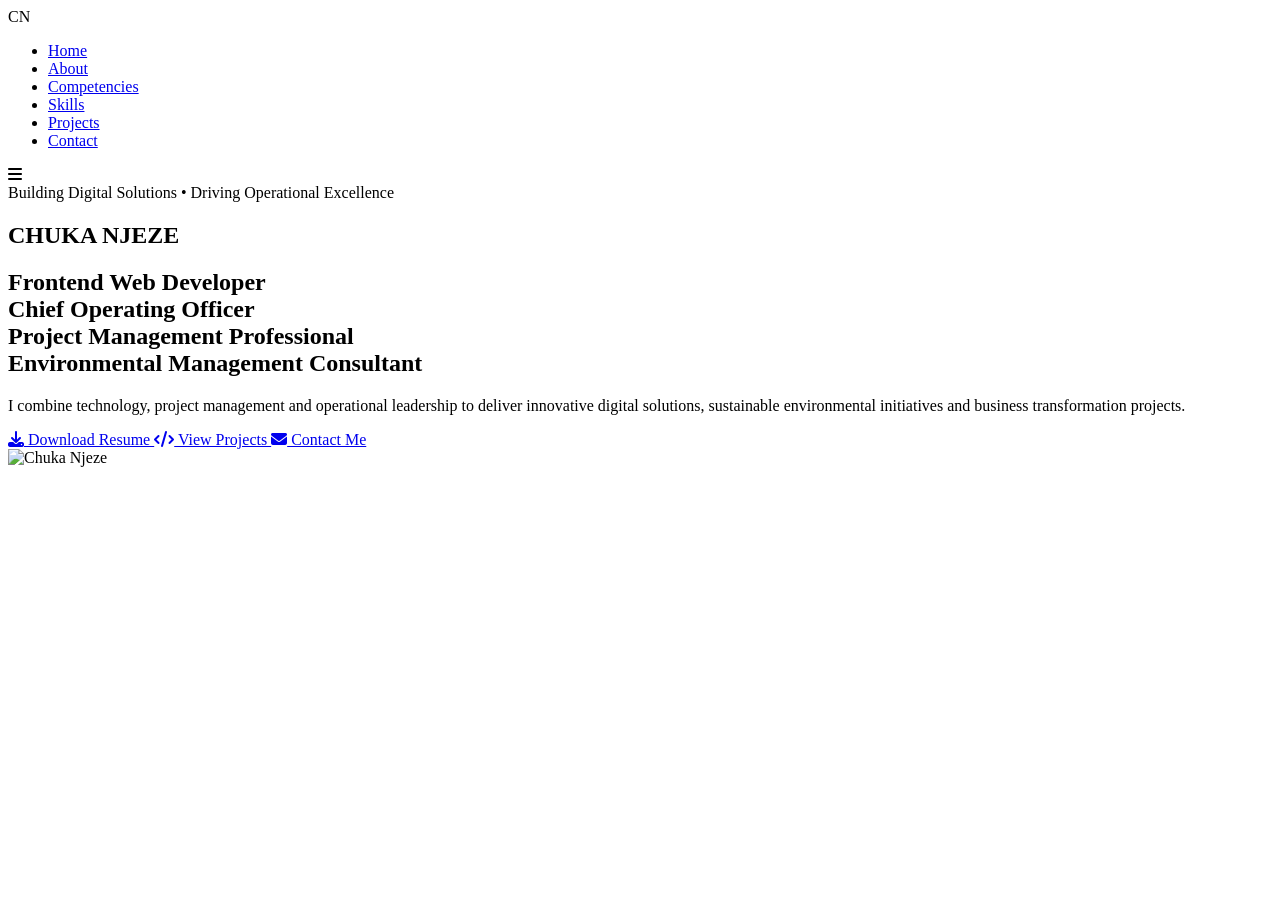
==== index.html @ 08da5f48 "Added portfolio starter template and resume" ====
<!--
=====================================================================
PROJECT NAME : Chuka Njeze Executive Portfolio

AUTHOR       : Chuka Njeze

DEVELOPED BY : Chuka Njeze

TECHNOLOGIES : HTML5, CSS3

VERSION      : 1.0.0

DESCRIPTION  :
Professional executive portfolio showcasing technical projects,
professional achievements, operations leadership and environmental
management consultancy.

=====================================================================
-->

<!-- ==============================================================
     0.0 DOCUMENT DECLARATION
=============================================================== -->

<!DOCTYPE html>

<!-- ==============================================================
     1.0 HTML DOCUMENT
=============================================================== -->

<html lang="en">

<head>

    <!-- ==========================================================
         1.1 HEAD SECTION
    =========================================================== -->

    <!-- 1.1.1 Character Encoding -->
    <meta charset="UTF-8">

    <!-- 1.1.2 Responsive Viewport -->
    <meta name="viewport"
          content="width=device-width, initial-scale=1.0">

    <!-- 1.1.3 SEO -->
    <meta name="description"
          content="Official Portfolio of Chuka Njeze">

    <meta name="keywords"
          content="Frontend Developer, COO, Portfolio">

    <meta name="author"
          content="Chuka Njeze">

    <!-- 1.1.4 Page Title -->

    <title>
        Chuka Njeze | Executive Portfolio
    </title>

    <!-- 1.1.5 Google Fonts -->

    <link rel="preconnect"
          href="https://fonts.googleapis.com">

    <link rel="preconnect"
          href="https://fonts.gstatic.com"
          crossorigin>

    <link href="https://fonts.googleapis.com/css2?family=Inter:wght@300;400;500;600;700;800&family=Poppins:wght@600;700;800&display=swap"
          rel="stylesheet">

    <!-- 1.1.6 Font Awesome -->

    <link rel="stylesheet"
          href="https://cdnjs.cloudflare.com/ajax/libs/font-awesome/6.7.2/css/all.min.css">

    <!-- 1.1.7 Stylesheets -->

    <link rel="stylesheet"
          href="css/style.css">

    <link rel="stylesheet"
          href="css/responsive.css">

</head>

<!-- ==============================================================
     1.2 BODY
=============================================================== -->

<body>

<!-- ==============================================================
     2.0 HEADER
=============================================================== -->

<header>

    <nav class="navbar">

        <!-- ======================================================
             2.1 LOGO
        ======================================================= -->

        <div class="logo">

            CN

        </div>

        <!-- ======================================================
             2.2 NAVIGATION
        ======================================================= -->

        <ul class="nav-links">

            <li><a href="#home">Home</a></li>

            <li><a href="#about">About</a></li>

            <li><a href="#competencies">Competencies</a></li>

            <li><a href="#skills">Skills</a></li>

            <li><a href="#projects">Projects</a></li>

            <li><a href="#contact">Contact</a></li>

        </ul>

        <!-- ======================================================
             2.3 HAMBURGER
        ======================================================= -->

        <div class="hamburger">

            <i class="fa-solid fa-bars"></i>

        </div>

    </nav>

</header>

<!-- ==============================================================
     3.0 MAIN
=============================================================== -->

<main>

<!-- ==============================================================
     3.1 HERO SECTION
=============================================================== -->

<section id="home"
         class="hero">

    <div class="hero-content">

        <span class="hero-tag">

            Building Digital Solutions • Driving Operational Excellence

        </span>

        <h1>

            CHUKA NJEZE

        </h1>

        <h2>

            Frontend Web Developer <br>

            Chief Operating Officer <br>

            Project Management Professional <br>

            Environmental Management Consultant

        </h2>

        <p>

            I combine technology, project management and operational
            leadership to deliver innovative digital solutions,
            sustainable environmental initiatives and business
            transformation projects.

        </p>

        <div class="hero-buttons">

            <a href="assets/Chuka-Njeze-Resume.pdf"
               download
               class="primary-btn">

                <i class="fa-solid fa-download"></i>

                Download Resume

            </a>

            <a href="#projects"
               class="secondary-btn">

                <i class="fa-solid fa-code"></i>

                View Projects

            </a>

            <a href="#contact"
               class="secondary-btn">

                <i class="fa-solid fa-envelope"></i>

                Contact Me

            </a>

        </div>

    </div>

    <div class="hero-image">

        <img src="images/profile/profile.jpg"
             alt="Chuka Njeze">

    </div>

</section>
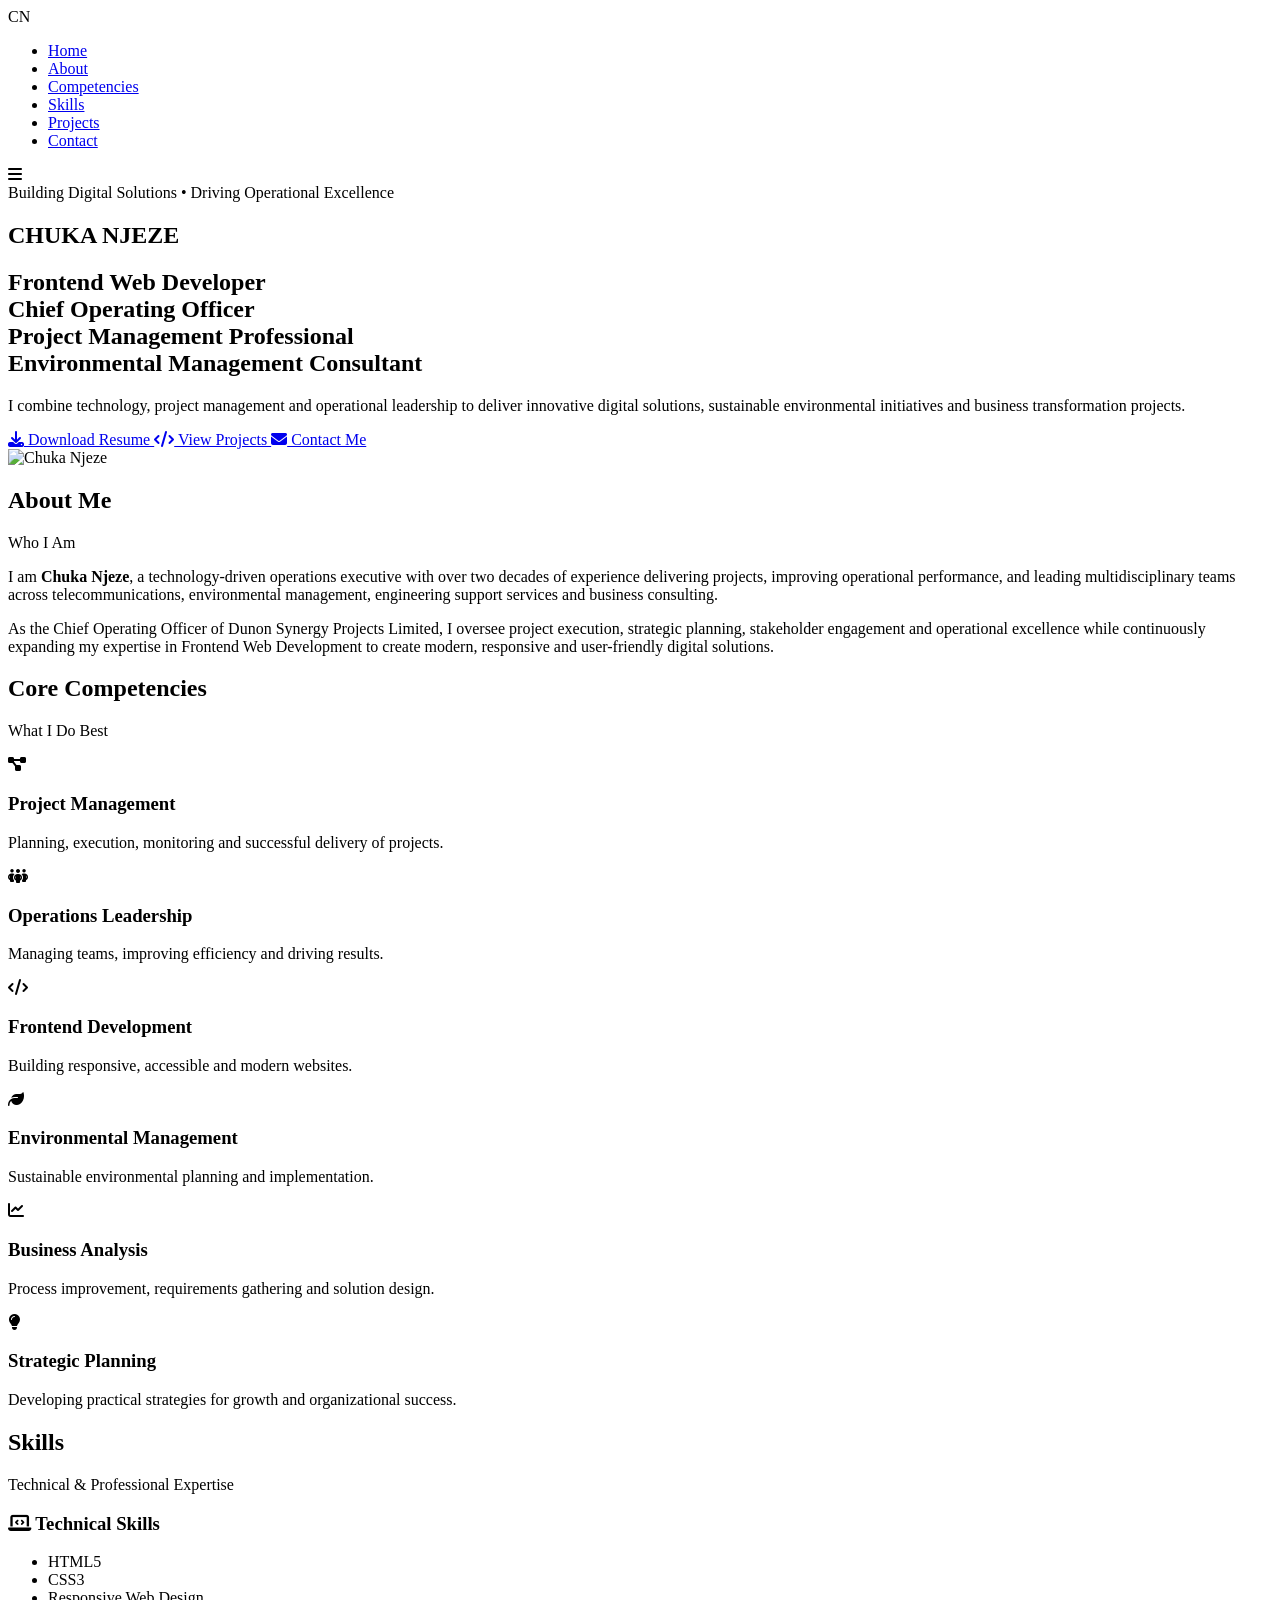
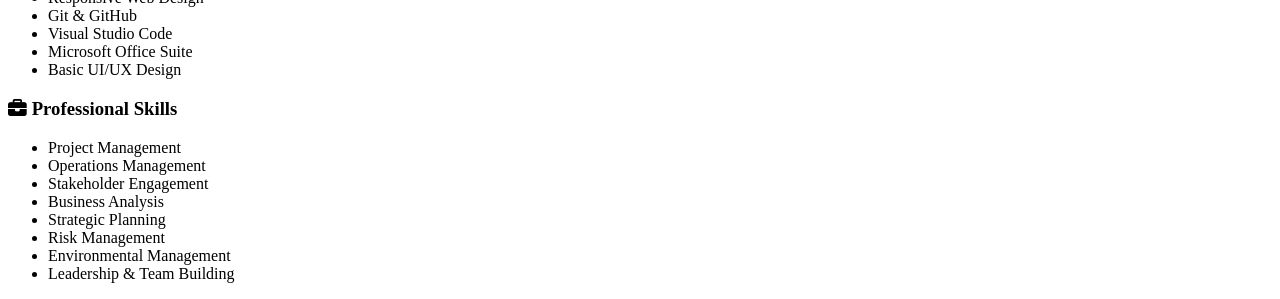
==== commit 27d44df0: "added sections= about-core competencies and skills" ====
--- a/index.html
+++ b/index.html
@@ -233,4 +233,255 @@
 
     </div>
 
+</section>
+
+<!-- ==============================================================
+     3.2 ABOUT SECTION
+=============================================================== -->
+
+<section id="about" class="about">
+
+    <div class="section-title">
+
+        <h2>About Me</h2>
+
+        <p>Who I Am</p>
+
+    </div>
+
+    <div class="about-content">
+
+        <div class="about-text">
+
+            <p>
+
+                I am <strong>Chuka Njeze</strong>, a technology-driven
+                operations executive with over two decades of experience
+                delivering projects, improving operational performance,
+                and leading multidisciplinary teams across
+                telecommunications, environmental management,
+                engineering support services and business consulting.
+
+            </p>
+
+            <p>
+
+                As the Chief Operating Officer of Dunon Synergy Projects
+                Limited, I oversee project execution, strategic planning,
+                stakeholder engagement and operational excellence while
+                continuously expanding my expertise in Frontend Web
+                Development to create modern, responsive and user-friendly
+                digital solutions.
+
+            </p>
+
+        </div>
+
+    </div>
+
+</section>
+
+<!-- ==============================================================
+     3.3 CORE COMPETENCIES
+=============================================================== -->
+
+<section id="competencies" class="competencies">
+
+    <div class="section-title">
+
+        <h2>Core Competencies</h2>
+
+        <p>What I Do Best</p>
+
+    </div>
+
+    <div class="competency-grid">
+
+        <div class="card">
+
+            <i class="fa-solid fa-diagram-project"></i>
+
+            <h3>Project Management</h3>
+
+            <p>
+
+                Planning, execution,
+                monitoring and successful
+                delivery of projects.
+
+            </p>
+
+        </div>
+
+        <div class="card">
+
+            <i class="fa-solid fa-people-group"></i>
+
+            <h3>Operations Leadership</h3>
+
+            <p>
+
+                Managing teams,
+                improving efficiency
+                and driving results.
+
+            </p>
+
+        </div>
+
+        <div class="card">
+
+            <i class="fa-solid fa-code"></i>
+
+            <h3>Frontend Development</h3>
+
+            <p>
+
+                Building responsive,
+                accessible and modern
+                websites.
+
+            </p>
+
+        </div>
+
+        <div class="card">
+
+            <i class="fa-solid fa-leaf"></i>
+
+            <h3>Environmental Management</h3>
+
+            <p>
+
+                Sustainable environmental
+                planning and implementation.
+
+            </p>
+
+        </div>
+
+        <div class="card">
+
+            <i class="fa-solid fa-chart-line"></i>
+
+            <h3>Business Analysis</h3>
+
+            <p>
+
+                Process improvement,
+                requirements gathering
+                and solution design.
+
+            </p>
+
+        </div>
+
+        <div class="card">
+
+            <i class="fa-solid fa-lightbulb"></i>
+
+            <h3>Strategic Planning</h3>
+
+            <p>
+
+                Developing practical
+                strategies for growth
+                and organizational success.
+
+            </p>
+
+        </div>
+
+    </div>
+
+</section>
+
+<!-- ==============================================================
+     3.4 SKILLS SECTION
+=============================================================== -->
+
+<section id="skills" class="skills">
+
+    <div class="section-title">
+
+        <h2>Skills</h2>
+
+        <p>Technical & Professional Expertise</p>
+
+    </div>
+
+    <div class="skills-container">
+
+        <!-- ======================================================
+             3.4.1 TECHNICAL SKILLS
+        ======================================================= -->
+
+        <div class="skills-box">
+
+            <h3>
+
+                <i class="fa-solid fa-laptop-code"></i>
+
+                Technical Skills
+
+            </h3>
+
+            <ul>
+
+                <li>HTML5</li>
+
+                <li>CSS3</li>
+
+                <li>Responsive Web Design</li>
+
+                <li>Git & GitHub</li>
+
+                <li>Visual Studio Code</li>
+
+                <li>Microsoft Office Suite</li>
+
+                <li>Basic UI/UX Design</li>
+
+            </ul>
+
+        </div>
+
+        <!-- ======================================================
+             3.4.2 PROFESSIONAL SKILLS
+        ======================================================= -->
+
+        <div class="skills-box">
+
+            <h3>
+
+                <i class="fa-solid fa-briefcase"></i>
+
+                Professional Skills
+
+            </h3>
+
+            <ul>
+
+                <li>Project Management</li>
+
+                <li>Operations Management</li>
+
+                <li>Stakeholder Engagement</li>
+
+                <li>Business Analysis</li>
+
+                <li>Strategic Planning</li>
+
+                <li>Risk Management</li>
+
+                <li>Environmental Management</li>
+
+                <li>Leadership & Team Building</li>
+
+            </ul>
+
+        </div>
+
+    </div>
+
 </section>
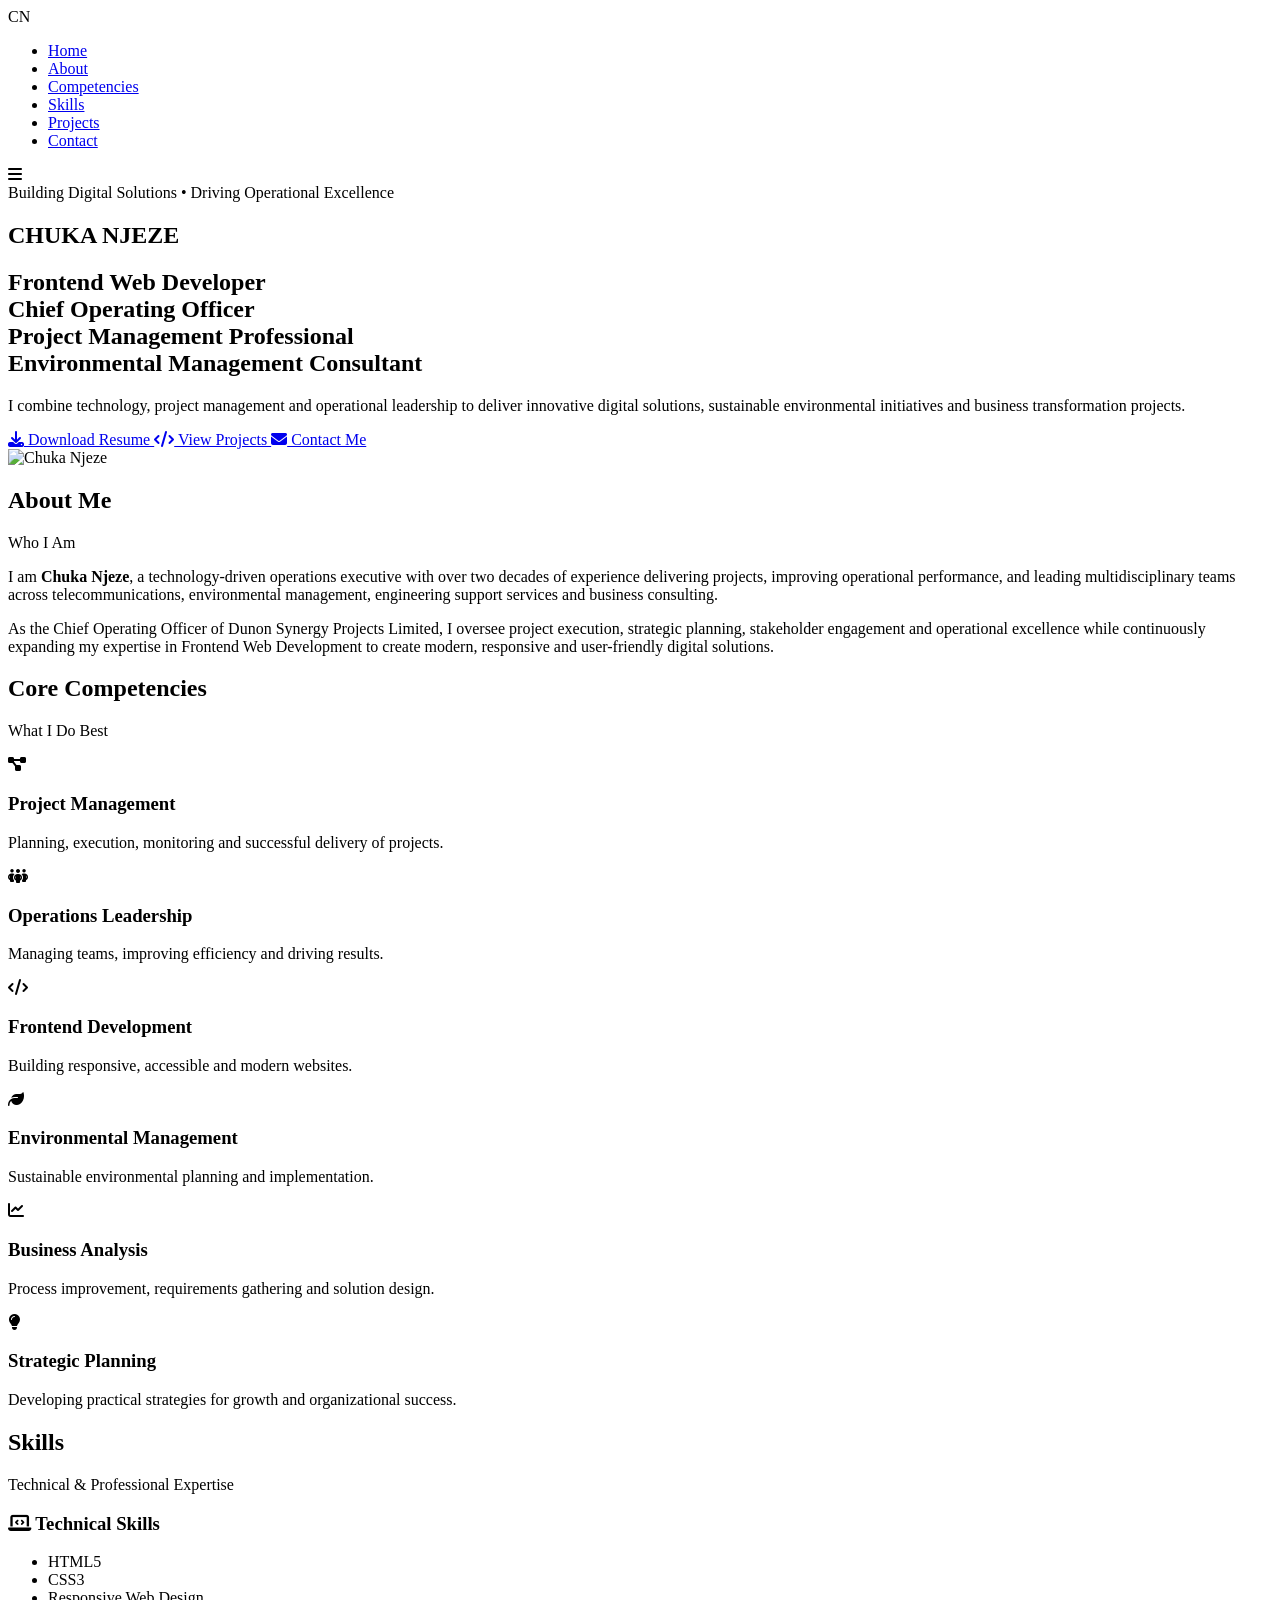
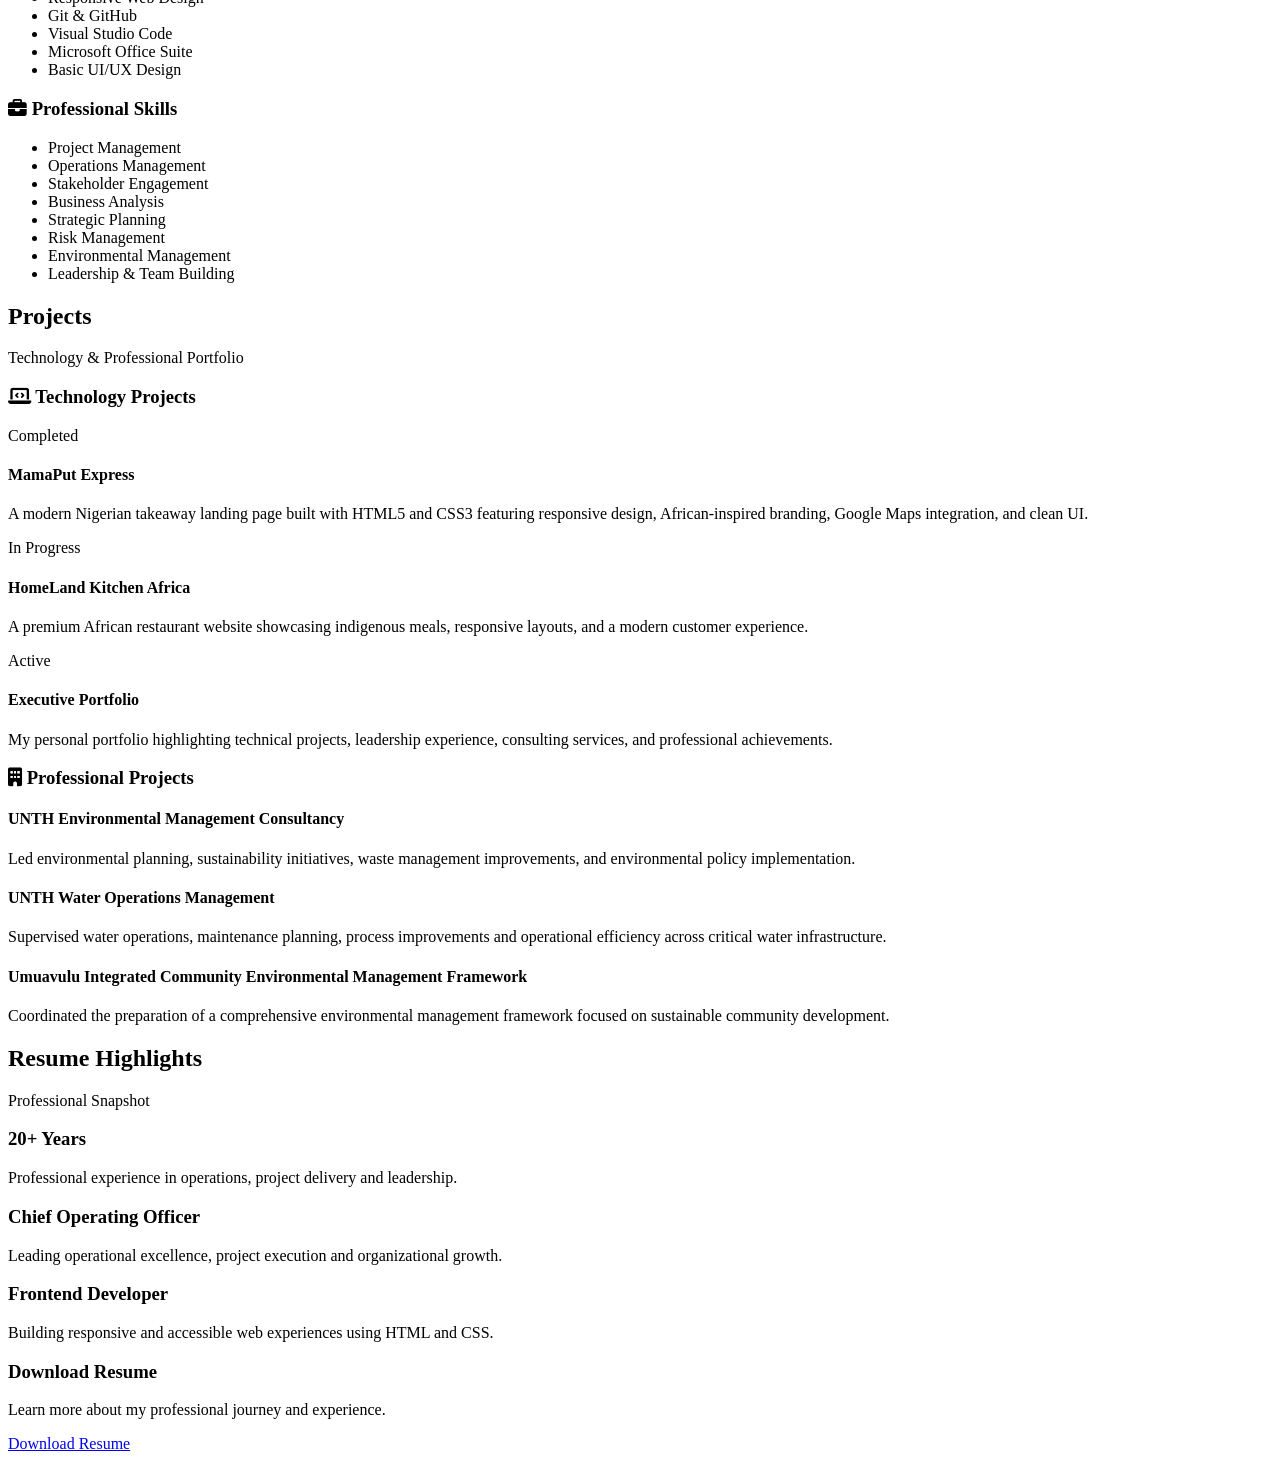
==== commit 4e8e42fb: "PROJECTS & RESUME HIGHLIGHTSPROJECTS & RESUME HIGHLIGHTS" ====
--- a/index.html
+++ b/index.html
@@ -484,4 +484,244 @@
 
     </div>
 
+</section>
+
+<!-- ==============================================================
+     3.5 PROJECTS SECTION
+=============================================================== -->
+
+<section id="projects" class="projects">
+
+    <div class="section-title">
+
+        <h2>Projects</h2>
+
+        <p>Technology & Professional Portfolio</p>
+
+    </div>
+
+    <!-- ==========================================================
+         3.5.1 TECHNOLOGY PROJECTS
+    =========================================================== -->
+
+    <div class="project-category">
+
+        <h3>
+
+            <i class="fa-solid fa-laptop-code"></i>
+
+            Technology Projects
+
+        </h3>
+
+        <div class="project-grid">
+
+            <article class="project-card">
+
+                <span class="status completed">Completed</span>
+
+                <h4>MamaPut Express</h4>
+
+                <p>
+
+                    A modern Nigerian takeaway landing page built
+                    with HTML5 and CSS3 featuring responsive design,
+                    African-inspired branding, Google Maps integration,
+                    and clean UI.
+
+                </p>
+
+            </article>
+
+            <article class="project-card">
+
+                <span class="status progress">In Progress</span>
+
+                <h4>HomeLand Kitchen Africa</h4>
+
+                <p>
+
+                    A premium African restaurant website showcasing
+                    indigenous meals, responsive layouts, and a modern
+                    customer experience.
+
+                </p>
+
+            </article>
+
+            <article class="project-card">
+
+                <span class="status active">Active</span>
+
+                <h4>Executive Portfolio</h4>
+
+                <p>
+
+                    My personal portfolio highlighting technical
+                    projects, leadership experience, consulting services,
+                    and professional achievements.
+
+                </p>
+
+            </article>
+
+        </div>
+
+    </div>
+
+    <!-- ==========================================================
+         3.5.2 PROFESSIONAL PROJECTS
+    =========================================================== -->
+
+    <div class="project-category">
+
+        <h3>
+
+            <i class="fa-solid fa-building"></i>
+
+            Professional Projects
+
+        </h3>
+
+        <div class="project-grid">
+
+            <article class="project-card">
+
+                <h4>
+
+                    UNTH Environmental Management Consultancy
+
+                </h4>
+
+                <p>
+
+                    Led environmental planning, sustainability
+                    initiatives, waste management improvements,
+                    and environmental policy implementation.
+
+                </p>
+
+            </article>
+
+            <article class="project-card">
+
+                <h4>
+
+                    UNTH Water Operations Management
+
+                </h4>
+
+                <p>
+
+                    Supervised water operations, maintenance planning,
+                    process improvements and operational efficiency
+                    across critical water infrastructure.
+
+                </p>
+
+            </article>
+
+            <article class="project-card">
+
+                <h4>
+
+                    Umuavulu Integrated Community
+                    Environmental Management Framework
+
+                </h4>
+
+                <p>
+
+                    Coordinated the preparation of a comprehensive
+                    environmental management framework focused on
+                    sustainable community development.
+
+                </p>
+
+            </article>
+
+        </div>
+
+    </div>
+
+</section>
+
+<!-- ==============================================================
+     3.6 RESUME HIGHLIGHTS
+=============================================================== -->
+
+<section class="resume-highlights">
+
+    <div class="section-title">
+
+        <h2>Resume Highlights</h2>
+
+        <p>Professional Snapshot</p>
+
+    </div>
+
+    <div class="highlight-grid">
+
+        <div class="highlight-card">
+
+            <h3>20+ Years</h3>
+
+            <p>
+
+                Professional experience in operations,
+                project delivery and leadership.
+
+            </p>
+
+        </div>
+
+        <div class="highlight-card">
+
+            <h3>Chief Operating Officer</h3>
+
+            <p>
+
+                Leading operational excellence,
+                project execution and organizational growth.
+
+            </p>
+
+        </div>
+
+        <div class="highlight-card">
+
+            <h3>Frontend Developer</h3>
+
+            <p>
+
+                Building responsive and accessible
+                web experiences using HTML and CSS.
+
+            </p>
+
+        </div>
+
+        <div class="highlight-card">
+
+            <h3>Download Resume</h3>
+
+            <p>
+
+                Learn more about my professional
+                journey and experience.
+
+            </p>
+
+            <a href="assets/Chuka-Njeze-Resume.pdf"
+               download
+               class="primary-btn">
+
+                Download Resume
+
+            </a>
+
+        </div>
+
+    </div>
+
 </section>
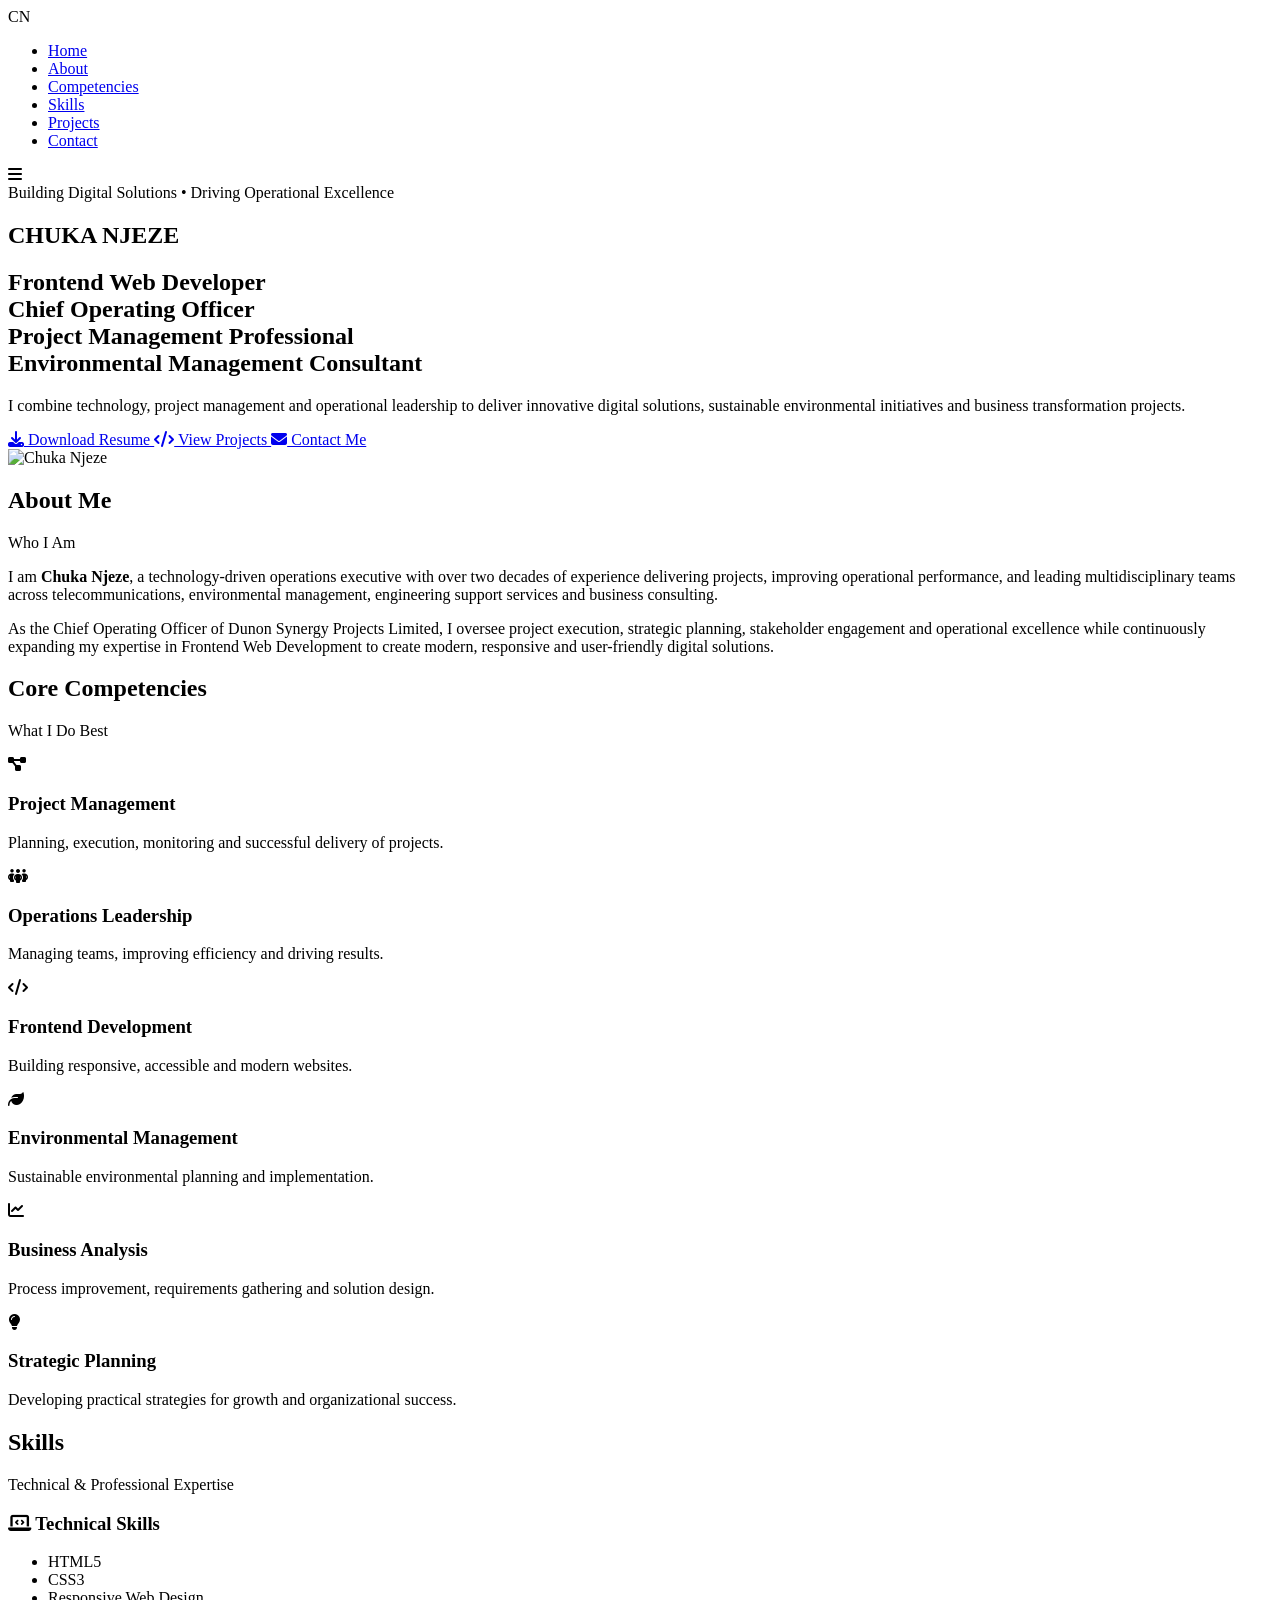
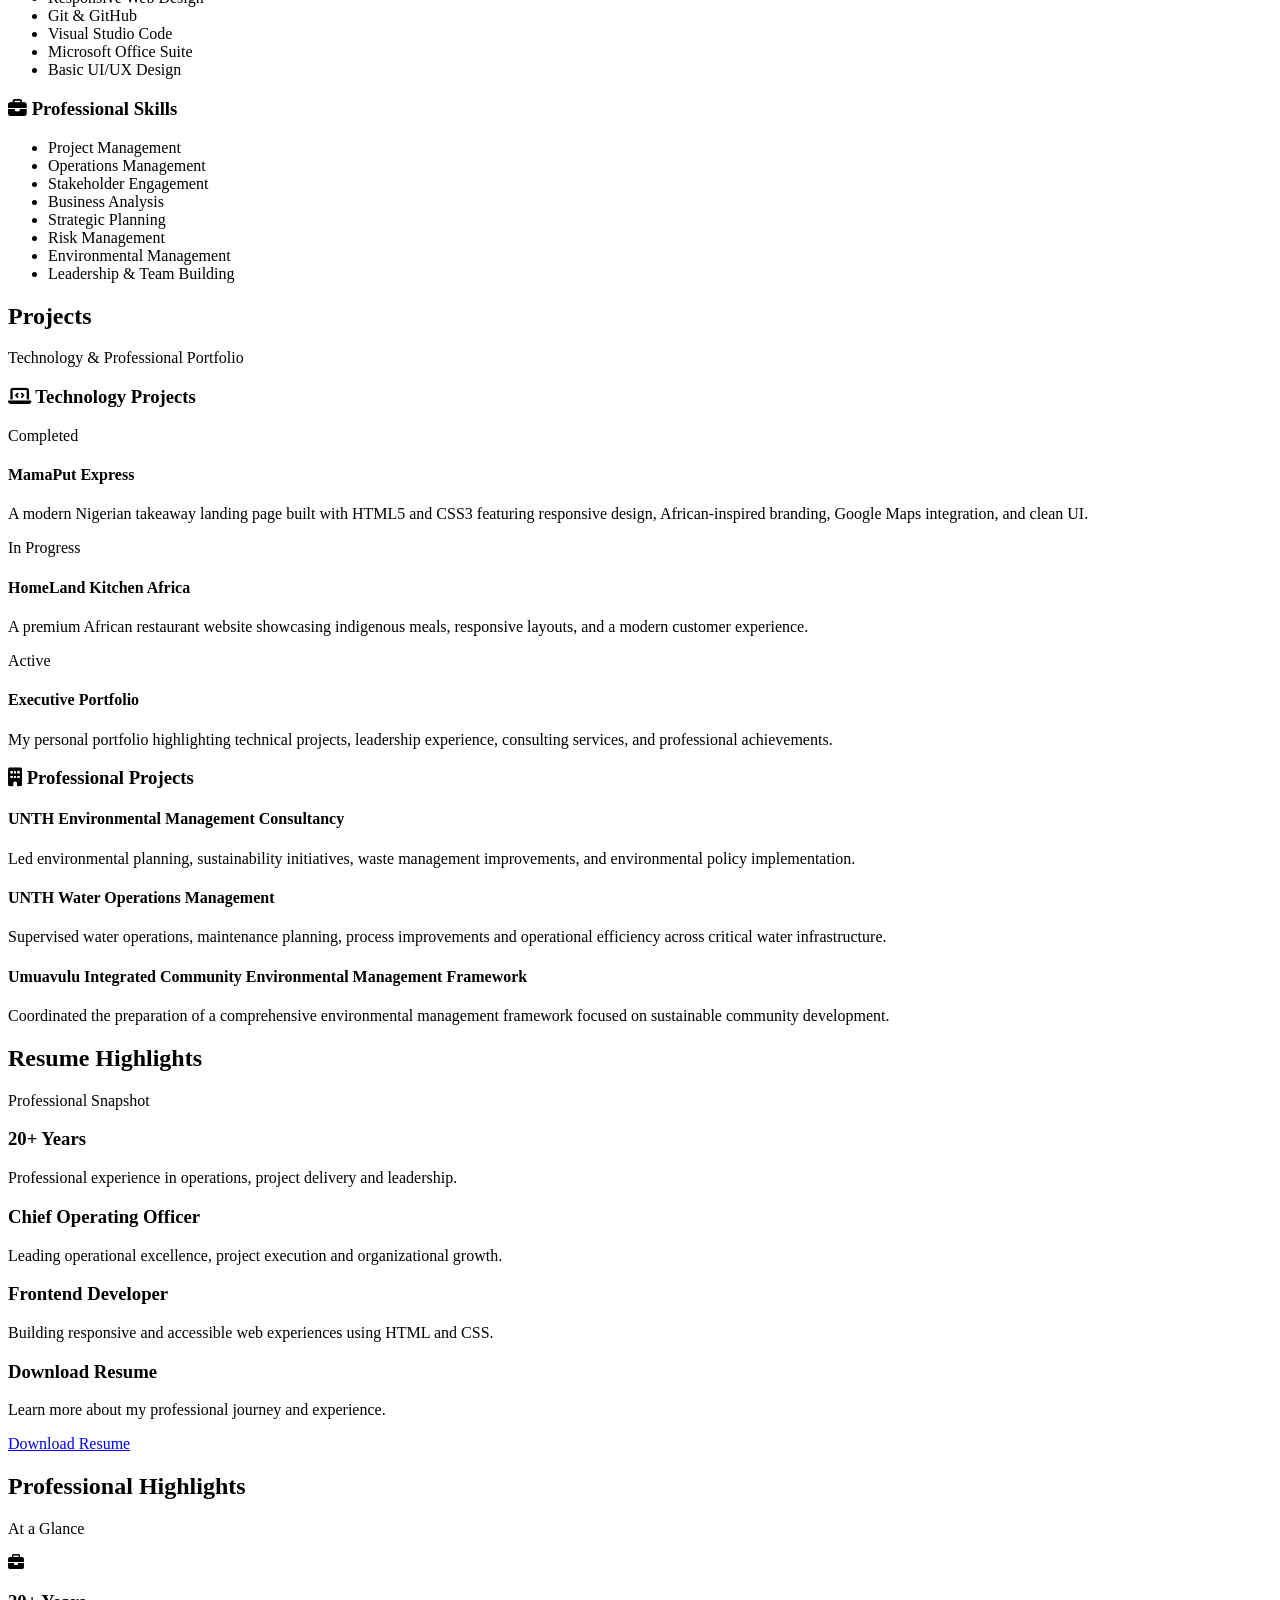
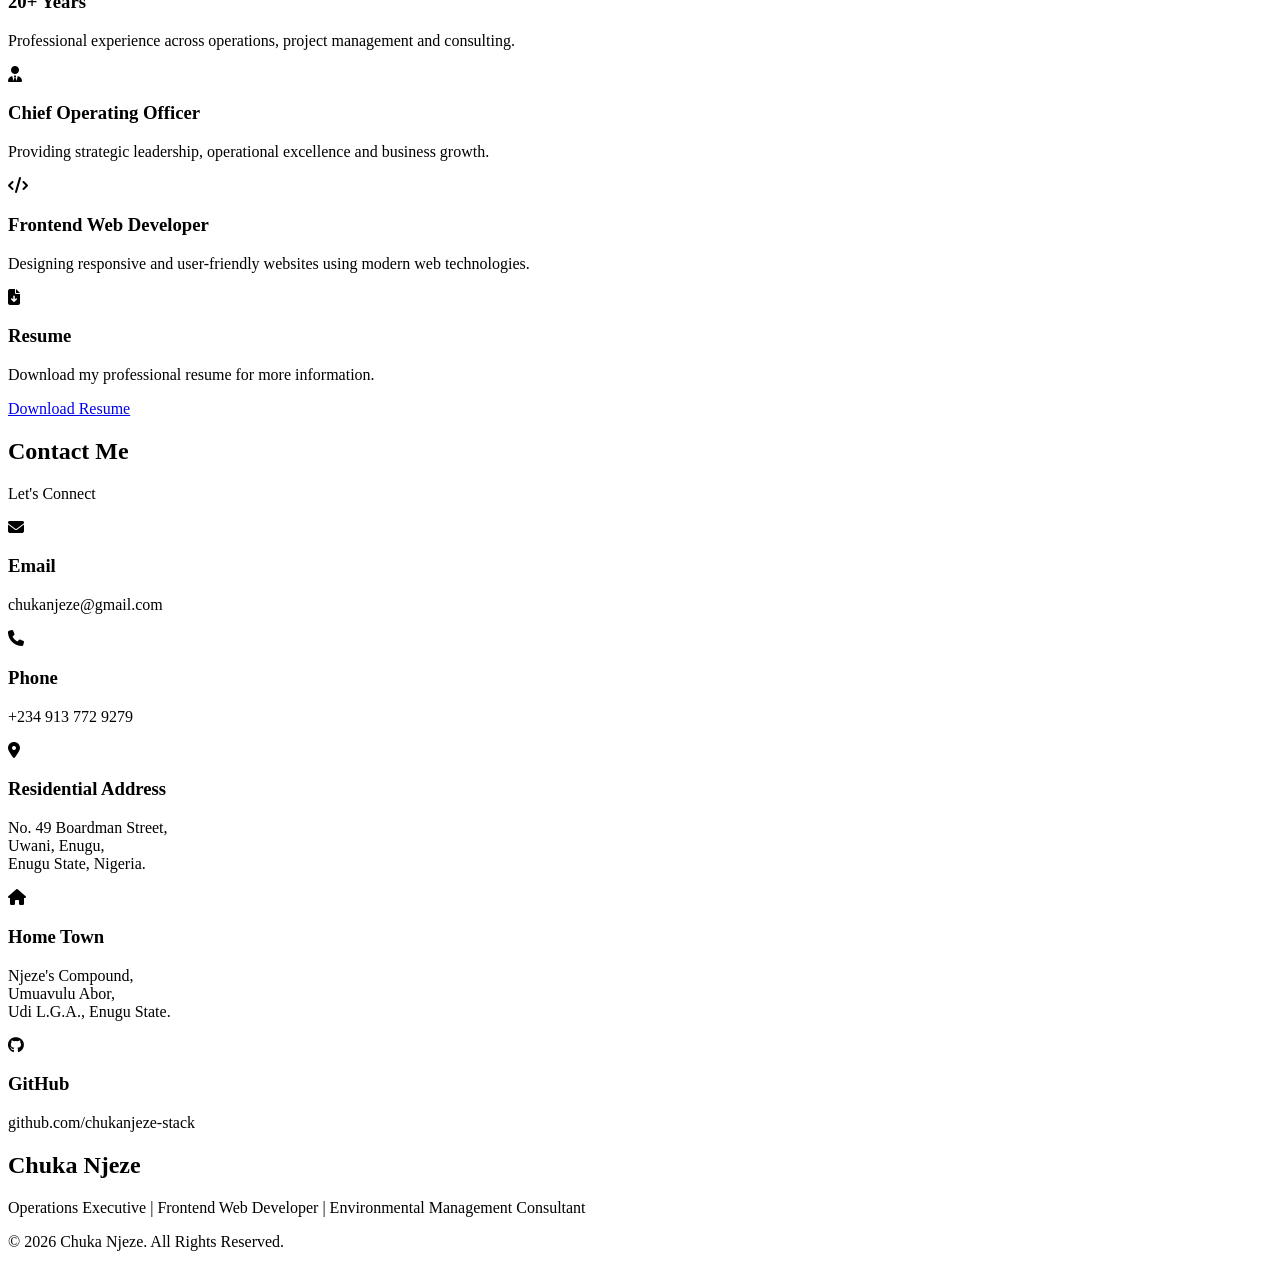
==== commit e56952ae: "PROFESSIONAL HIGHLIGHTS, CONTACT & FOOTER" ====
--- a/index.html
+++ b/index.html
@@ -724,4 +724,203 @@
 
     </div>
 
-</section>+</section>
+
+<!-- ==============================================================
+     3.6 PROFESSIONAL HIGHLIGHTS
+=============================================================== -->
+
+<section id="highlights" class="highlights">
+
+    <div class="section-title">
+
+        <h2>Professional Highlights</h2>
+
+        <p>At a Glance</p>
+
+    </div>
+
+    <div class="highlight-grid">
+
+        <div class="highlight-card">
+
+            <i class="fa-solid fa-briefcase"></i>
+
+            <h3>20+ Years</h3>
+
+            <p>Professional experience across operations, project management and consulting.</p>
+
+        </div>
+
+        <div class="highlight-card">
+
+            <i class="fa-solid fa-user-tie"></i>
+
+            <h3>Chief Operating Officer</h3>
+
+            <p>Providing strategic leadership, operational excellence and business growth.</p>
+
+        </div>
+
+        <div class="highlight-card">
+
+            <i class="fa-solid fa-code"></i>
+
+            <h3>Frontend Web Developer</h3>
+
+            <p>Designing responsive and user-friendly websites using modern web technologies.</p>
+
+        </div>
+
+        <div class="highlight-card">
+
+            <i class="fa-solid fa-file-arrow-down"></i>
+
+            <h3>Resume</h3>
+
+            <p>Download my professional resume for more information.</p>
+
+            <a href="assets/Chuka-Njeze-Resume.pdf"
+               class="primary-btn"
+               download>
+
+                Download Resume
+
+            </a>
+
+        </div>
+
+    </div>
+
+</section>
+
+<!-- ==============================================================
+     3.7 CONTACT SECTION
+=============================================================== -->
+
+<section id="contact" class="contact">
+
+    <div class="section-title">
+
+        <h2>Contact Me</h2>
+
+        <p>Let's Connect</p>
+
+    </div>
+
+    <div class="contact-grid">
+
+        <div class="contact-card">
+
+            <i class="fa-solid fa-envelope"></i>
+
+            <h3>Email</h3>
+
+            <p>chukanjeze@gmail.com</p>
+
+        </div>
+
+        <div class="contact-card">
+
+            <i class="fa-solid fa-phone"></i>
+
+            <h3>Phone</h3>
+
+            <p>+234 913 772 9279</p>
+
+        </div>
+
+        <div class="contact-card">
+
+            <i class="fa-solid fa-location-dot"></i>
+
+            <h3>Residential Address</h3>
+
+            <p>
+
+                No. 49 Boardman Street,<br>
+
+                Uwani, Enugu,<br>
+
+                Enugu State, Nigeria.
+
+            </p>
+
+        </div>
+
+        <div class="contact-card">
+
+            <i class="fa-solid fa-house"></i>
+
+            <h3>Home Town</h3>
+
+            <p>
+
+                Njeze's Compound,<br>
+
+                Umuavulu Abor,<br>
+
+                Udi L.G.A., Enugu State.
+
+            </p>
+
+        </div>
+
+        <div class="contact-card">
+
+            <i class="fa-brands fa-github"></i>
+
+            <h3>GitHub</h3>
+
+            <p>
+
+                github.com/chukanjeze-stack
+
+            </p>
+
+        </div>
+
+    </div>
+
+</section>
+
+</main>
+
+<!-- ==============================================================
+     4.0 FOOTER
+=============================================================== -->
+
+<footer>
+
+    <div class="footer-content">
+
+        <h2>Chuka Njeze</h2>
+
+        <p>
+
+            Operations Executive |
+            Frontend Web Developer |
+            Environmental Management Consultant
+
+        </p>
+
+        <p>
+
+            © 2026 Chuka Njeze.
+            All Rights Reserved.
+
+        </p>
+
+    </div>
+
+</footer>
+
+<!-- ==============================================================
+     5.0 JAVASCRIPT FILES
+=============================================================== -->
+
+<script src="js/script.js"></script>
+
+</body>
+
+</html>
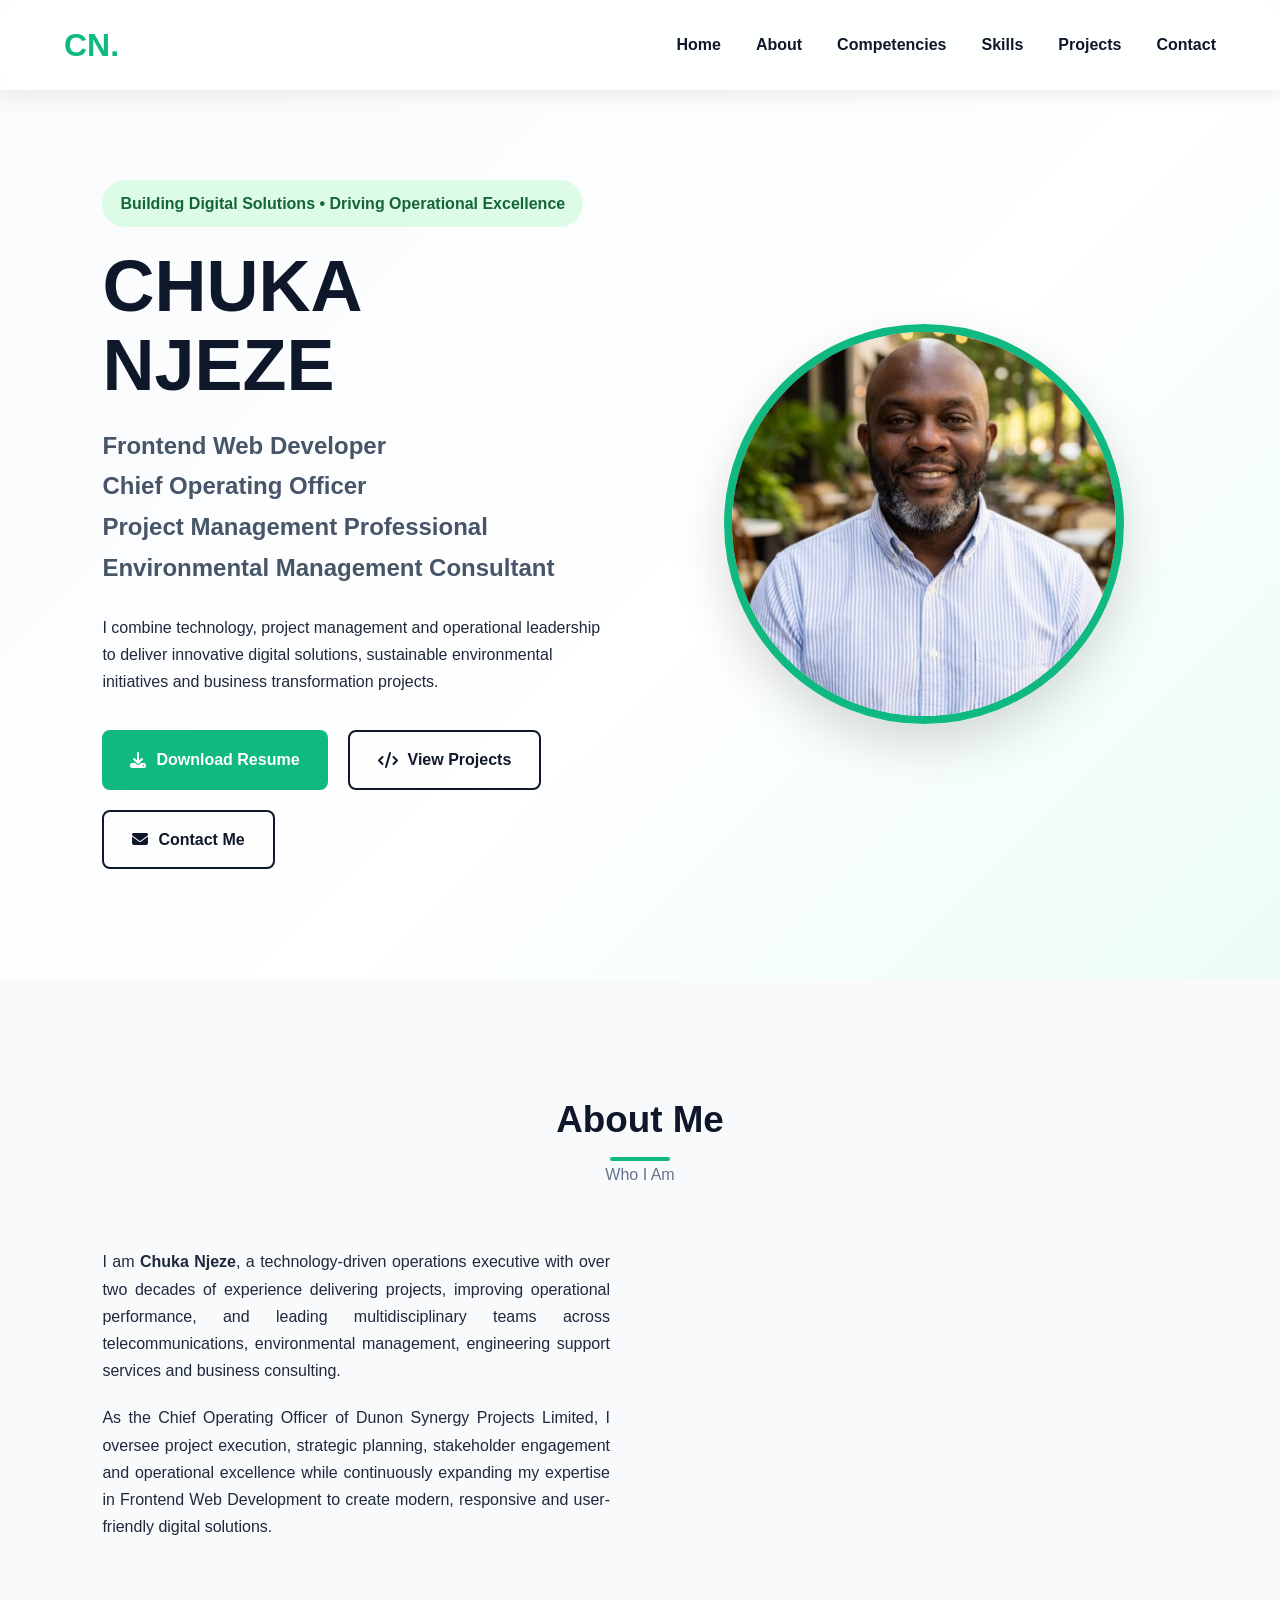
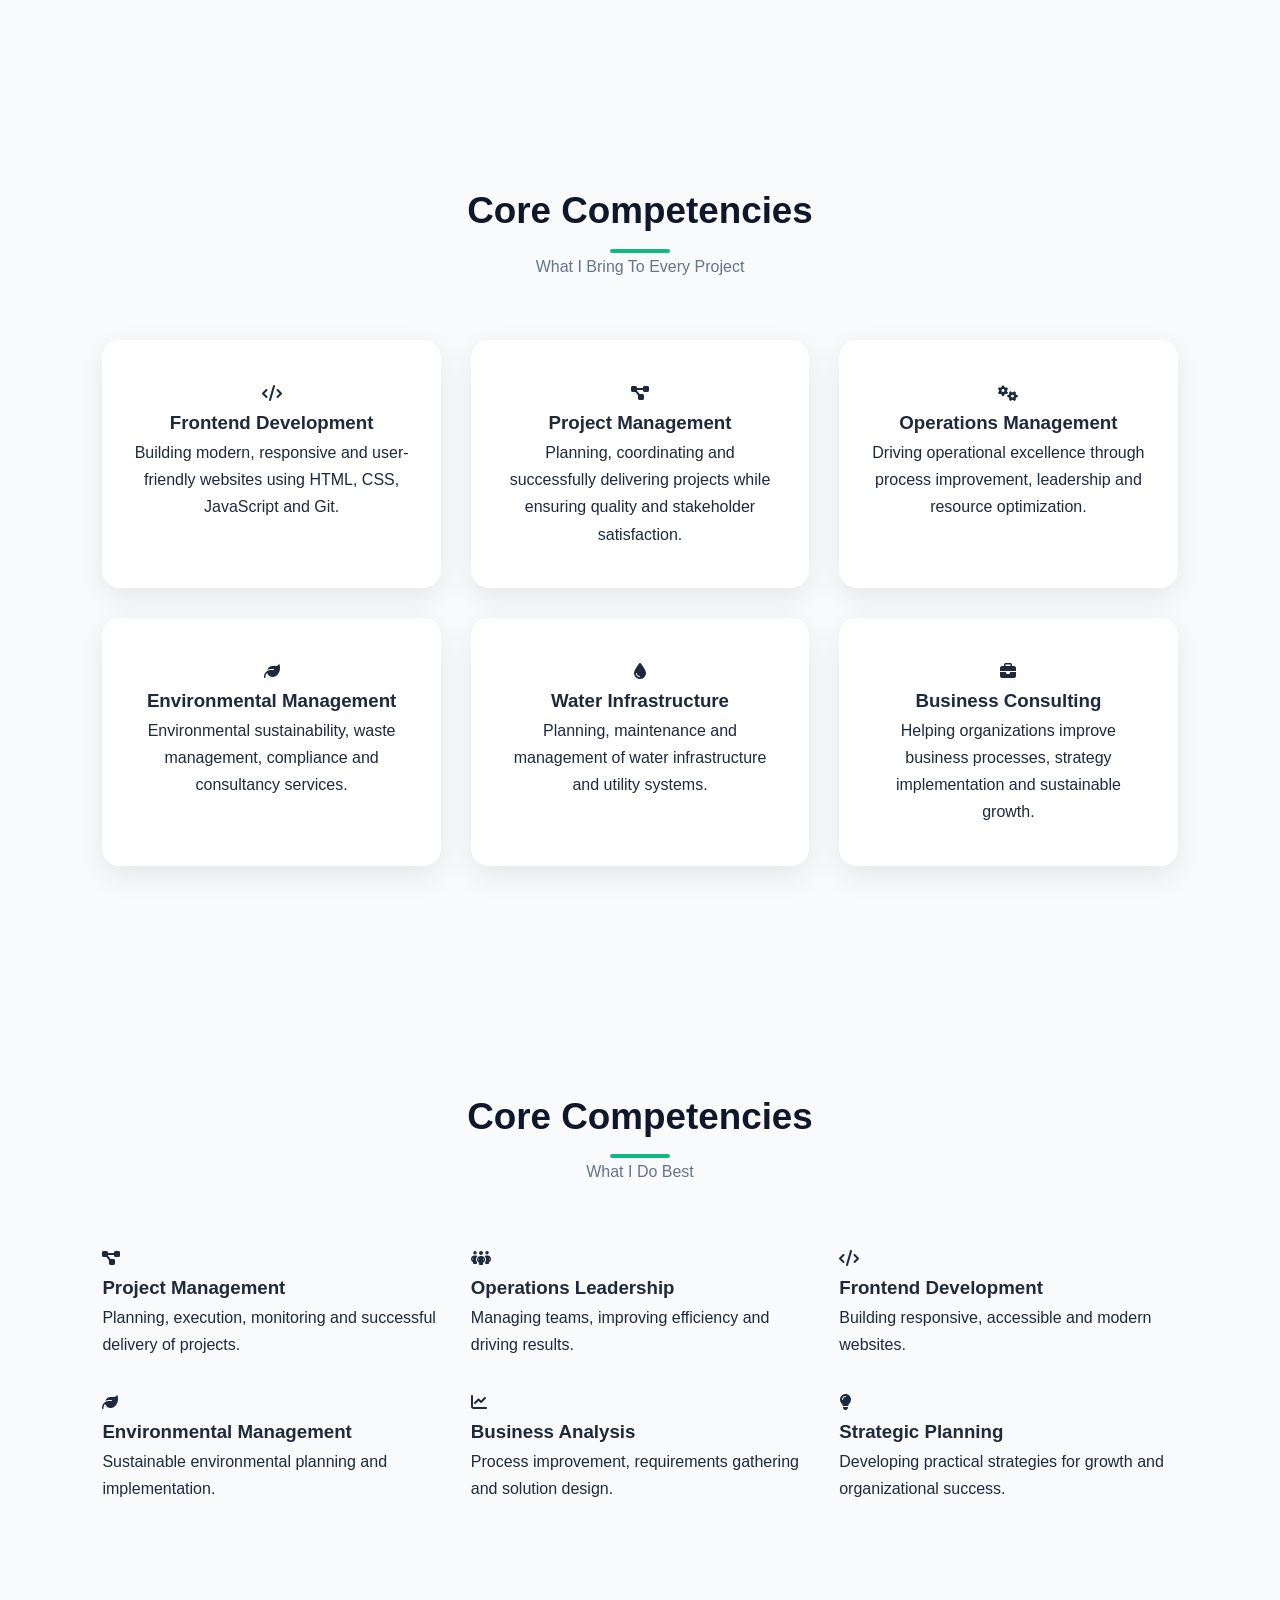
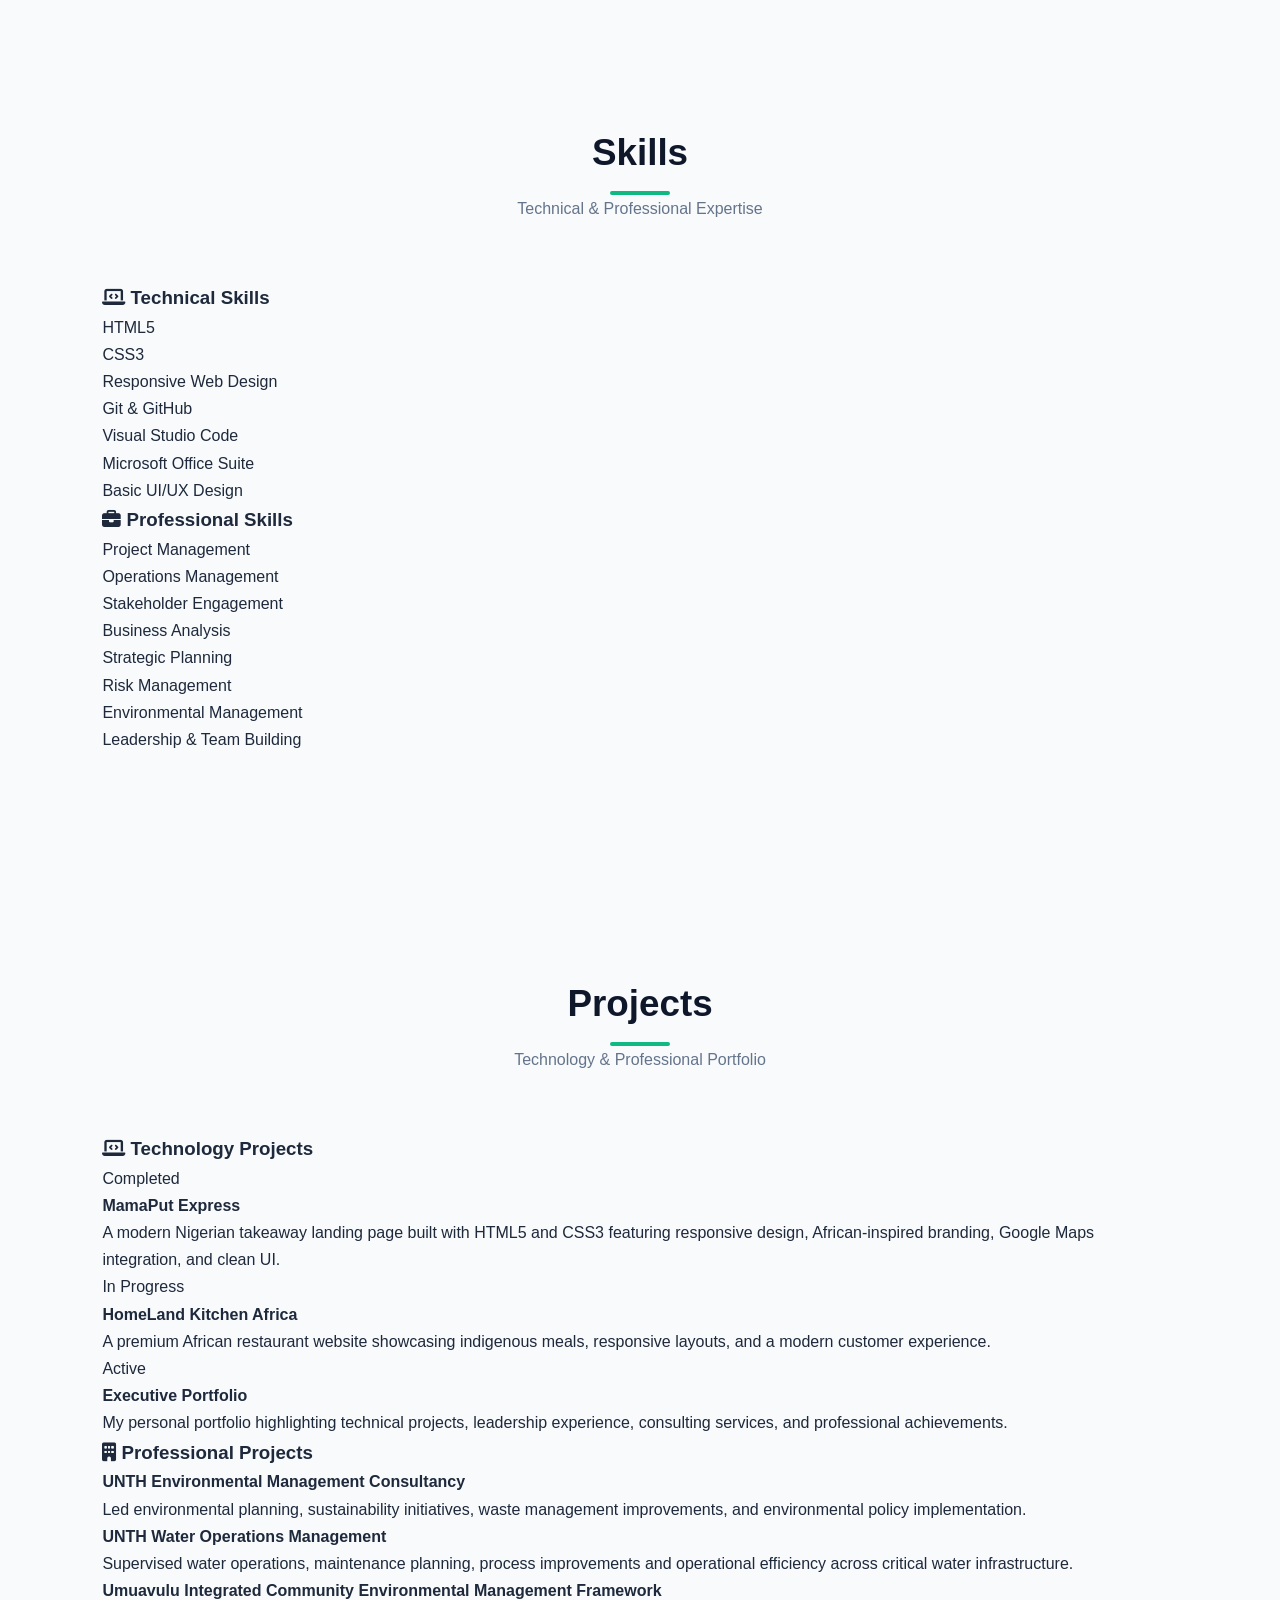
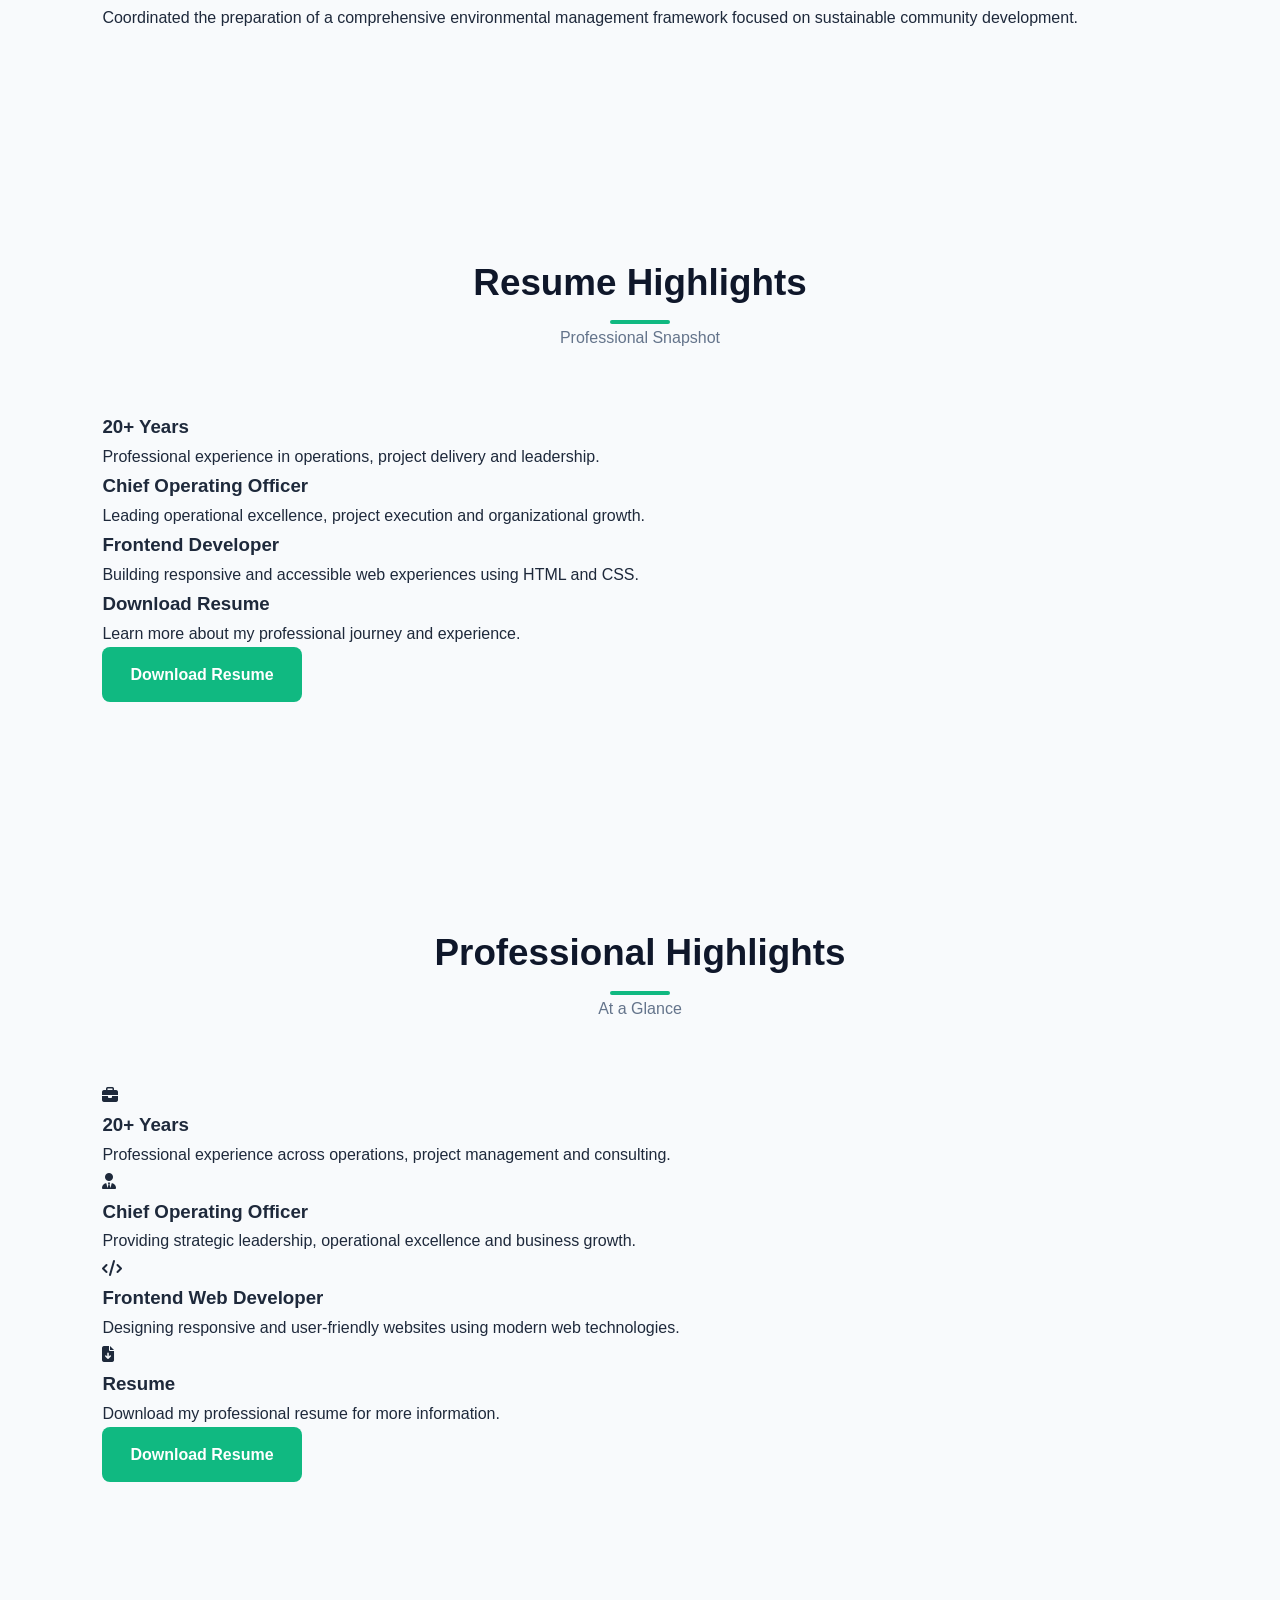
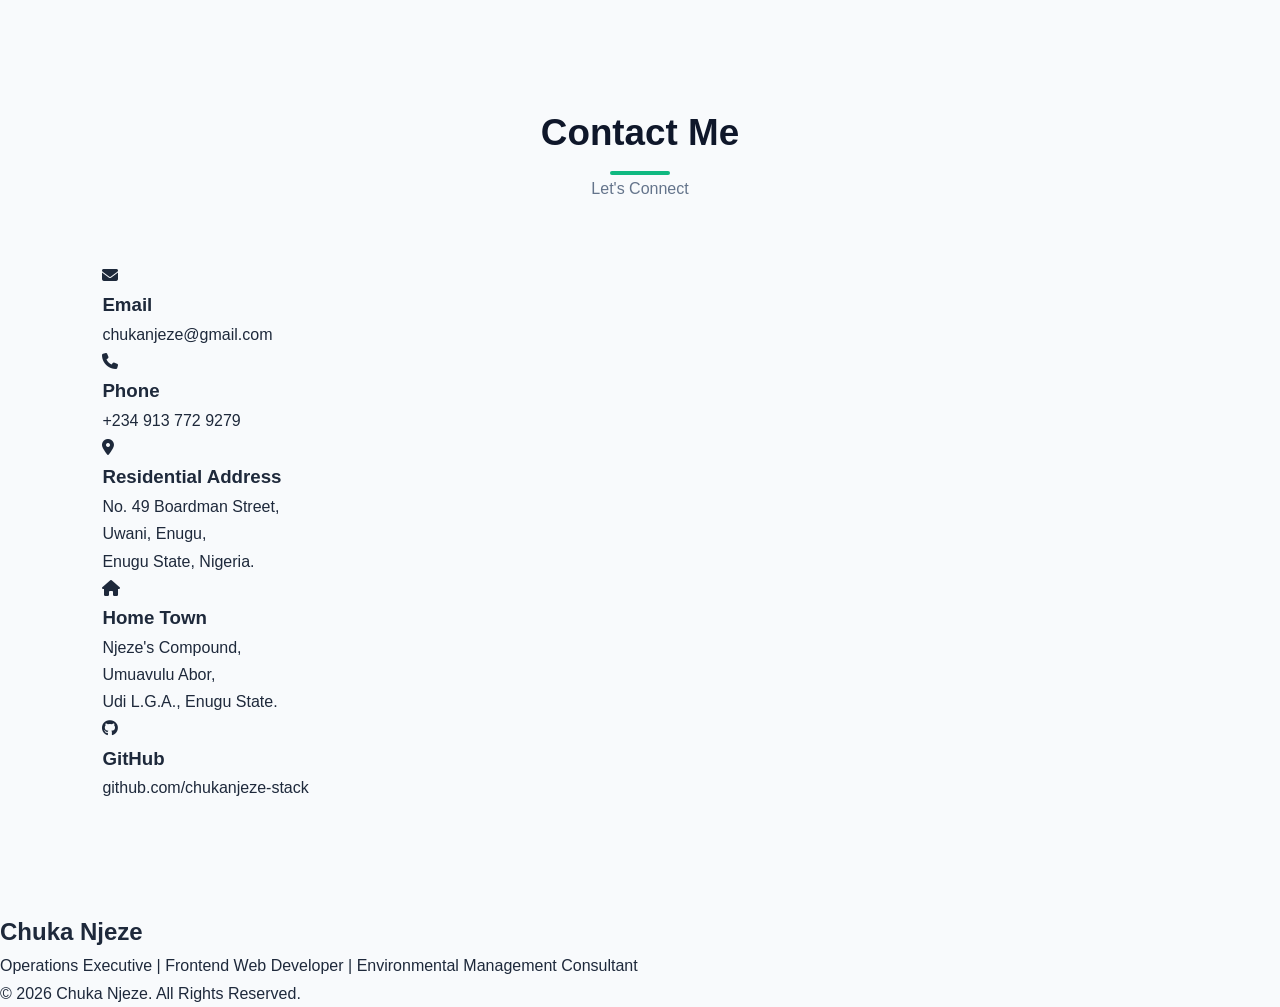
==== commit a4fa33d6: "style for the competency card" ====
--- a/index.html
+++ b/index.html
@@ -106,7 +106,7 @@
 
         <div class="logo">
 
-            CN
+            CN.
 
         </div>
 
@@ -228,7 +228,7 @@
 
     <div class="hero-image">
 
-        <img src="images/profile/profile.jpg"
+        <img src="images/profile/profile.jpeg"
              alt="Chuka Njeze">
 
     </div>
@@ -281,6 +281,136 @@
 
 </section>
 
+<!--=========================================================
+    3.0 COMPETENCIES SECTION
+==========================================================-->
+
+<section id="competencies" class="competencies">
+
+    <!--=========================================
+        3.1 Section Title
+    ==========================================-->
+
+    <div class="section-title">
+
+        <h2>Core Competencies</h2>
+
+        <p>What I Bring To Every Project</p>
+
+    </div>
+
+    <!--=========================================
+        3.2 Competency Grid
+    ==========================================-->
+
+    <div class="competency-grid">
+
+        <!--==============================
+            3.3 Frontend Development
+        ==============================-->
+
+        <div class="competency-card">
+
+            <i class="fa-solid fa-code"></i>
+
+            <h3>Frontend Development</h3>
+
+            <p>
+                Building modern, responsive and user-friendly websites
+                using HTML, CSS, JavaScript and Git.
+            </p>
+
+        </div>
+
+        <!--==============================
+            3.4 Project Management
+        ==============================-->
+
+        <div class="competency-card">
+
+            <i class="fa-solid fa-diagram-project"></i>
+
+            <h3>Project Management</h3>
+
+            <p>
+                Planning, coordinating and successfully delivering
+                projects while ensuring quality and stakeholder satisfaction.
+            </p>
+
+        </div>
+
+        <!--==============================
+            3.5 Operations Management
+        ==============================-->
+
+        <div class="competency-card">
+
+            <i class="fa-solid fa-gears"></i>
+
+            <h3>Operations Management</h3>
+
+            <p>
+                Driving operational excellence through process
+                improvement, leadership and resource optimization.
+            </p>
+
+        </div>
+
+        <!--==============================
+            3.6 Environmental Management
+        ==============================-->
+
+        <div class="competency-card">
+
+            <i class="fa-solid fa-leaf"></i>
+
+            <h3>Environmental Management</h3>
+
+            <p>
+                Environmental sustainability, waste management,
+                compliance and consultancy services.
+            </p>
+
+        </div>
+
+        <!--==============================
+            3.7 Water Infrastructure
+        ==============================-->
+
+        <div class="competency-card">
+
+            <i class="fa-solid fa-droplet"></i>
+
+            <h3>Water Infrastructure</h3>
+
+            <p>
+                Planning, maintenance and management of water
+                infrastructure and utility systems.
+            </p>
+
+        </div>
+
+        <!--==============================
+            3.8 Business Consulting
+        ==============================-->
+
+        <div class="competency-card">
+
+            <i class="fa-solid fa-briefcase"></i>
+
+            <h3>Business Consulting</h3>
+
+            <p>
+                Helping organizations improve business processes,
+                strategy implementation and sustainable growth.
+            </p>
+
+        </div>
+
+    </div>
+
+</section>
+
 <!-- ==============================================================
      3.3 CORE COMPETENCIES
 =============================================================== -->
--- a/css/style.css
+++ b/css/style.css
@@ -0,0 +1,747 @@
+/*==========================================================
+    1.0 CSS RESET
+==========================================================*/
+
+*{
+    margin:0;
+    padding:0;
+    box-sizing:border-box;
+}
+
+/*==========================================================
+    2.0 ROOT VARIABLES
+==========================================================*/
+
+:root{
+
+    --primary-color:#0F172A;
+    --secondary-color:#10B981;
+    --background-color:#F8FAFC;
+    --section-bg:#F1F5F9;
+    --white:#FFFFFF;
+    --text-color:#1E293B;
+    --border-color:#E2E8F0;
+
+    --heading-font:'Poppins',sans-serif;
+    --body-font:'Inter',sans-serif;
+
+    --transition:0.3s ease;
+
+}
+
+/*==========================================================
+    3.0 GLOBAL STYLES
+==========================================================*/
+
+html{
+
+    scroll-behavior:smooth;
+
+}
+
+body{
+
+    font-family:var(--body-font);
+    background:var(--background-color);
+    color:var(--text-color);
+    line-height:1.7;
+
+}
+
+img{
+
+    width:100%;
+    display:block;
+
+}
+
+a{
+
+    text-decoration:none;
+
+}
+
+ul{
+
+    list-style:none;
+
+}
+
+section{
+
+    padding:110px 8%;
+
+}
+
+.section-title{
+
+    text-align:center;
+    margin-bottom:60px;
+
+}
+
+.section-title h2{
+
+    font-size:2.3rem;
+
+    font-family:var(--heading-font);
+
+    color:var(--primary-color);
+
+    position:relative;
+
+    display:inline-block;
+
+}
+
+.section-title h2::after{
+
+    content:"";
+
+    width:60px;
+
+    height:4px;
+
+    background:var(--secondary-color);
+
+    position:absolute;
+
+    left:50%;
+
+    transform:translateX(-50%);
+
+    bottom:-10px;
+
+    border-radius:10px;
+
+}
+
+.section-title p{
+
+    color:#64748B;
+    margin-top:10px;
+
+}
+
+*{
+
+    transition:color .3s ease,
+               background .3s ease,
+               transform .3s ease,
+               box-shadow .3s ease;
+
+}
+
+/*==========================================================
+    4.0 REUSABLE COMPONENTS
+==========================================================*/
+
+.primary-btn,
+.secondary-btn{
+
+    display:inline-flex;
+    align-items:center;
+    gap:10px;
+
+    padding:14px 28px;
+
+    border-radius:8px;
+
+    font-weight:600;
+
+    transition:var(--transition);
+
+}
+
+.primary-btn{
+
+    background:var(--secondary-color);
+    color:var(--white);
+
+}
+
+.primary-btn:hover{
+
+    transform:translateY(-6px);
+
+    box-shadow:0 15px 30px rgba(16,185,129,.35);
+
+}
+
+
+.secondary-btn{
+
+    border:2px solid var(--primary-color);
+    color:var(--primary-color);
+
+}
+
+.secondary-btn:hover{
+
+    background:var(--primary-color);
+
+    color:white;
+
+    transform:translateY(-6px);
+
+    box-shadow:0 15px 30px rgba(15,23,42,.25);
+
+}
+
+/*==========================================================
+    5.0 HEADER
+==========================================================*/
+
+header{
+
+    position:fixed;
+
+    width:100%;
+
+    top:0;
+
+    left:0;
+
+    background:rgba(255,255,255,.85);
+
+    backdrop-filter:blur(12px);
+
+    box-shadow:0 5px 20px rgba(0,0,0,.08);
+
+    z-index:999;
+
+}
+/*----------------------------------------------------------
+5.1 Navigation
+----------------------------------------------------------*/
+
+.navbar{
+
+    width:90%;
+
+    margin:auto;
+
+    height:90px;
+
+    display:flex;
+
+    justify-content:space-between;
+
+    align-items:center;
+
+}
+
+/*----------------------------------------------------------
+5.2 Logo
+----------------------------------------------------------*/
+
+.logo{
+
+    font-size:2rem;
+
+    font-family:var(--heading-font);
+
+    font-weight:700;
+
+    color:var(--secondary-color);
+
+}
+
+/*----------------------------------------------------------
+5.3 Navigation Links
+----------------------------------------------------------*/
+
+.nav-links{
+
+    display:flex;
+
+    gap:35px;
+
+}
+
+.nav-links a{
+
+    color:var(--primary-color);
+
+    font-weight:600;
+
+    transition:.3s;
+
+    position:relative;
+
+}
+
+.nav-links a::after{
+
+    content:"";
+
+    position:absolute;
+
+    width:0;
+
+    height:2px;
+
+    left:0;
+
+    bottom:-6px;
+
+    background:var(--secondary-color);
+
+    transition:.3s;
+
+}
+
+.nav-links a:hover{
+
+    color:var(--secondary-color);
+
+}
+
+.nav-links a:hover::after{
+
+    width:100%;
+
+}
+
+/*----------------------------------------------------------
+5.4 Hamburger
+----------------------------------------------------------*/
+
+.hamburger{
+
+    display:none;
+
+    font-size:1.8rem;
+
+    cursor:pointer;
+
+}
+
+/*==========================================================
+    6.0 HERO SECTION
+==========================================================*/
+
+.hero{
+
+    min-height:100vh;
+
+    display:grid;
+
+    grid-template-columns:1fr 1fr;
+
+    align-items:center;
+
+    gap:60px;
+
+    margin-top:70px;
+
+     background:linear-gradient(
+        135deg,
+        #F8FAFC 0%,
+        #FFFFFF 55%,
+        #ECFDF5 100%
+    );
+}
+
+/*----------------------------------------------------------
+6.1 Hero Content
+----------------------------------------------------------*/
+
+.hero-tag{
+
+    display:inline-block;
+
+    padding:10px 18px;
+
+    background:#DCFCE7;
+
+    color:#166534;
+
+    border-radius:30px;
+
+    margin-bottom:20px;
+
+    font-weight:600;
+
+}
+
+.hero h1{
+
+    font-size:4.5rem;
+
+    font-family:var(--heading-font);
+
+    color:var(--primary-color);
+
+    line-height:1.1;
+
+    margin-bottom:20px;
+
+}
+
+.hero h2{
+
+    color:#475569;
+
+    font-size:1.5rem;
+
+    margin-bottom:25px;
+
+    font-weight:600;
+
+}
+
+.hero p{
+
+    margin-bottom:35px;
+
+    max-width:550px;
+
+}
+
+/*----------------------------------------------------------
+6.2 Hero Buttons
+----------------------------------------------------------*/
+
+.hero-buttons{
+
+    display:flex;
+
+    gap:20px;
+
+    flex-wrap:wrap;
+
+}
+
+/*----------------------------------------------------------
+6.3 Hero Image
+----------------------------------------------------------*/
+
+.hero-image{
+
+    display:flex;
+
+    justify-content:center;
+
+}
+
+.hero-image img{
+
+    width:400px;
+
+    height:400px;
+
+    object-fit:cover;
+
+    border-radius:50%;
+
+    border:8px solid var(--secondary-color);
+
+    box-shadow:0 20px 50px rgba(0,0,0,.15);
+
+    animation:floatImage 4s ease-in-out infinite;
+
+    transition:.4s;
+
+}
+
+.hero-image img:hover{
+
+    transform:scale(1.05);
+
+}
+
+/*==========================================================
+    7.0 ABOUT SECTION
+==========================================================*/
+
+.about-content{
+
+    display:grid;
+
+    grid-template-columns:1fr 1fr;
+
+    gap:60px;
+
+    align-items:center;
+
+}
+
+.about-text p{
+
+    margin-bottom:20px;
+
+    text-align:justify;
+
+}
+
+.about-image img{
+
+    border-radius:20px;
+
+    box-shadow:0 20px 40px rgba(0,0,0,.10);
+
+}
+
+/*==========================================================
+    8.0 CORE COMPETENCIES
+==========================================================*/
+
+.competency-grid{
+
+    display:grid;
+
+    grid-template-columns:repeat(auto-fit,minmax(250px,1fr));
+
+    gap:30px;
+
+}
+
+.competency-card{
+
+    background:var(--white);
+
+    padding:40px 30px;
+
+    border-radius:18px;
+
+    text-align:center;
+
+    box-shadow:0 10px 30px rgba(0,0,0,.08);
+
+    transition:.35s;
+
+    cursor:pointer;
+
+}
+
+.competency-card:hover{
+
+    transform:translateY(-12px);
+
+    box-shadow:0 20px 45px rgba(0,0,0,.15);
+
+.competency-card i{
+
+    font-size:3.2rem;
+
+    color:var(--secondary-color);
+
+    margin-bottom:25px;
+
+}
+
+.competency-card h3{
+
+    margin-bottom:15px;
+
+    color:var(--primary-color);
+
+}
+
+.competency-card p{
+
+    color:#64748B;
+
+    line-height:1.8;
+
+}
+/*==========================================================
+    9.0 SKILLS
+==========================================================*/
+
+.skills-grid{
+
+    display:grid;
+
+    grid-template-columns:repeat(auto-fit,minmax(350px,1fr));
+
+    gap:35px;
+
+}
+
+.skill-card{
+
+    background:var(--white);
+
+    padding:35px;
+
+    border-radius:15px;
+
+    box-shadow:0 10px 25px rgba(0,0,0,.08);
+
+}
+
+.skill-card:hover{
+
+    transform:translateY(-10px);
+
+}
+
+.skill-card h3{
+
+    margin-bottom:25px;
+
+    color:var(--primary-color);
+
+}
+
+.skill-card ul li{
+
+    margin-bottom:15px;
+
+}
+
+/*==========================================================
+    10.0 PROJECTS
+==========================================================*/
+
+.project-category{
+
+    margin-bottom:70px;
+
+}
+
+.project-category h3{
+
+    margin-bottom:30px;
+
+    color:var(--primary-color);
+
+}
+
+.project-grid{
+
+    display:grid;
+
+    grid-template-columns:repeat(auto-fit,minmax(300px,1fr));
+
+    gap:30px;
+
+}
+
+.project-card{
+
+    background:var(--white);
+
+    padding:35px;
+
+    border-radius:18px;
+
+    box-shadow:0 10px 25px rgba(0,0,0,.08);
+
+    transition:.4s;
+
+    position:relative;
+
+}
+
+.project-card:hover{
+
+    transform:translateY(-12px);
+
+    box-shadow:0 20px 40px rgba(0,0,0,.12);
+
+}
+
+.project-card h4{
+
+    margin:20px 0;
+
+    color:var(--primary-color);
+
+}
+
+.status{
+
+    display:inline-block;
+
+    padding:6px 14px;
+
+    border-radius:30px;
+
+    font-size:.8rem;
+
+    font-weight:600;
+
+}
+
+.completed{
+
+    background:#DCFCE7;
+
+    color:#166534;
+
+}
+
+.progress{
+
+    background:#FEF3C7;
+
+    color:#92400E;
+
+}
+
+.active{
+
+    background:#DBEAFE;
+
+    color:#1D4ED8;
+
+}
+/*==========================================================
+    14.0 ANIMATIONS
+==========================================================*/
+
+@keyframes floatImage{
+
+    0%{
+
+        transform:translateY(0);
+
+    }
+
+    50%{
+
+        transform:translateY(-15px);
+
+    }
+
+    100%{
+
+        transform:translateY(0);
+
+    }
+
+}
+
+@keyframes fadeUp{
+
+    from{
+
+        opacity:0;
+
+        transform:translateY(40px);
+
+    }
+
+    to{
+
+        opacity:1;
+
+        transform:translateY(0);
+
+    }
+
+}
+
+.about,
+.competencies,
+.skills,
+.projects,
+.highlights,
+.contact{
+
+    animation:fadeUp .9s ease both;
+
+}
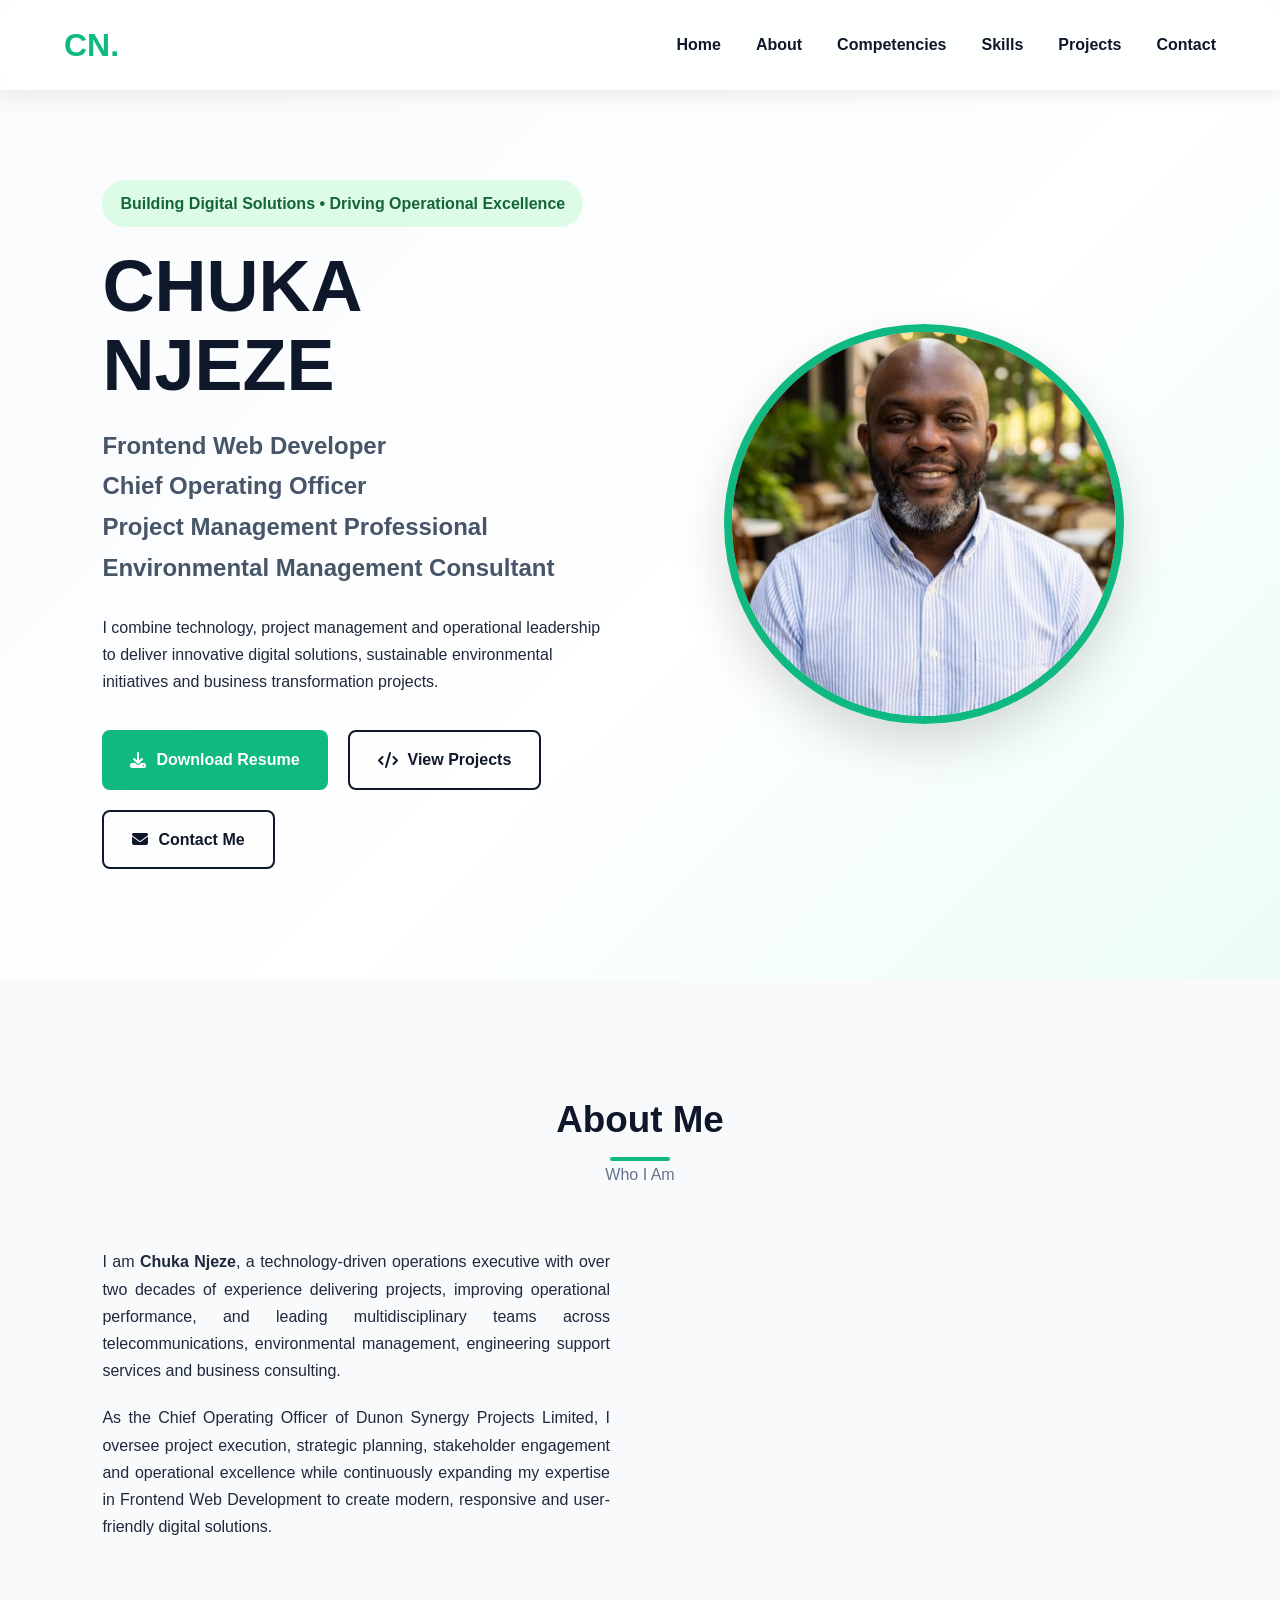
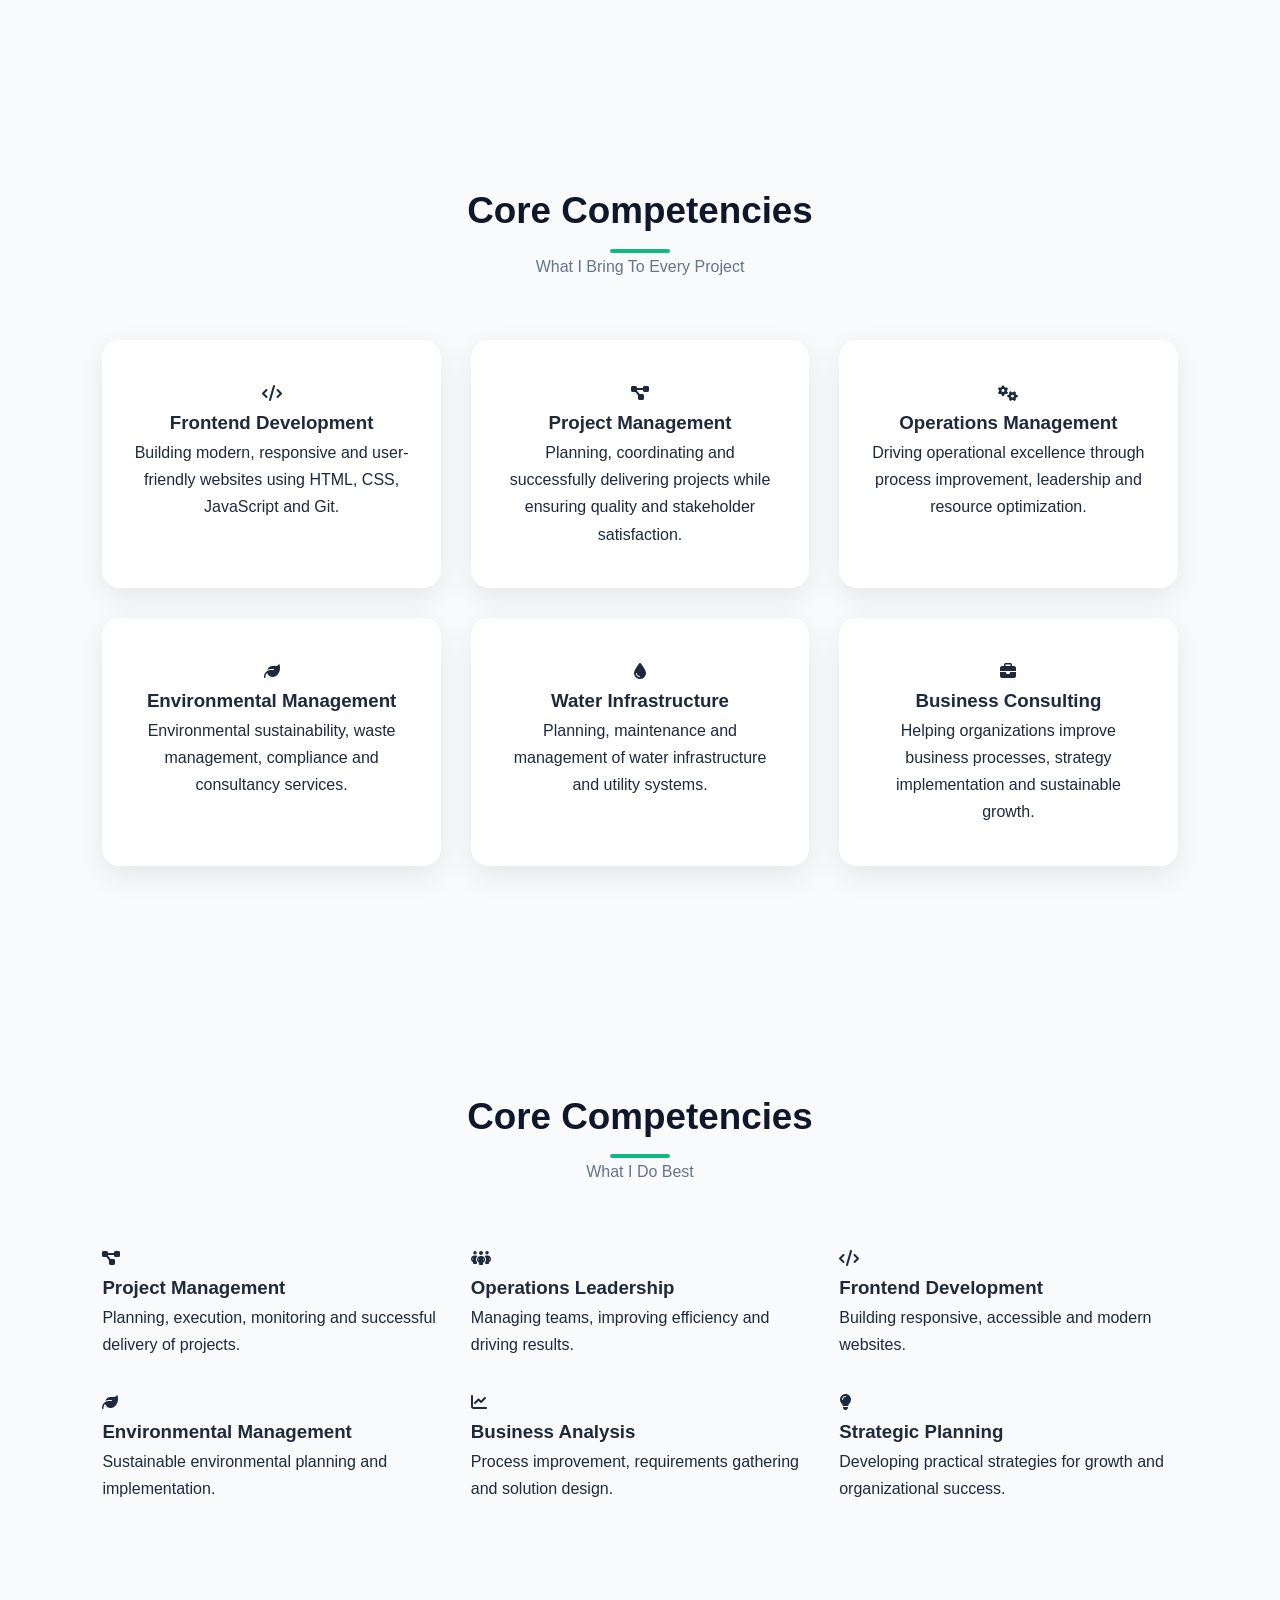
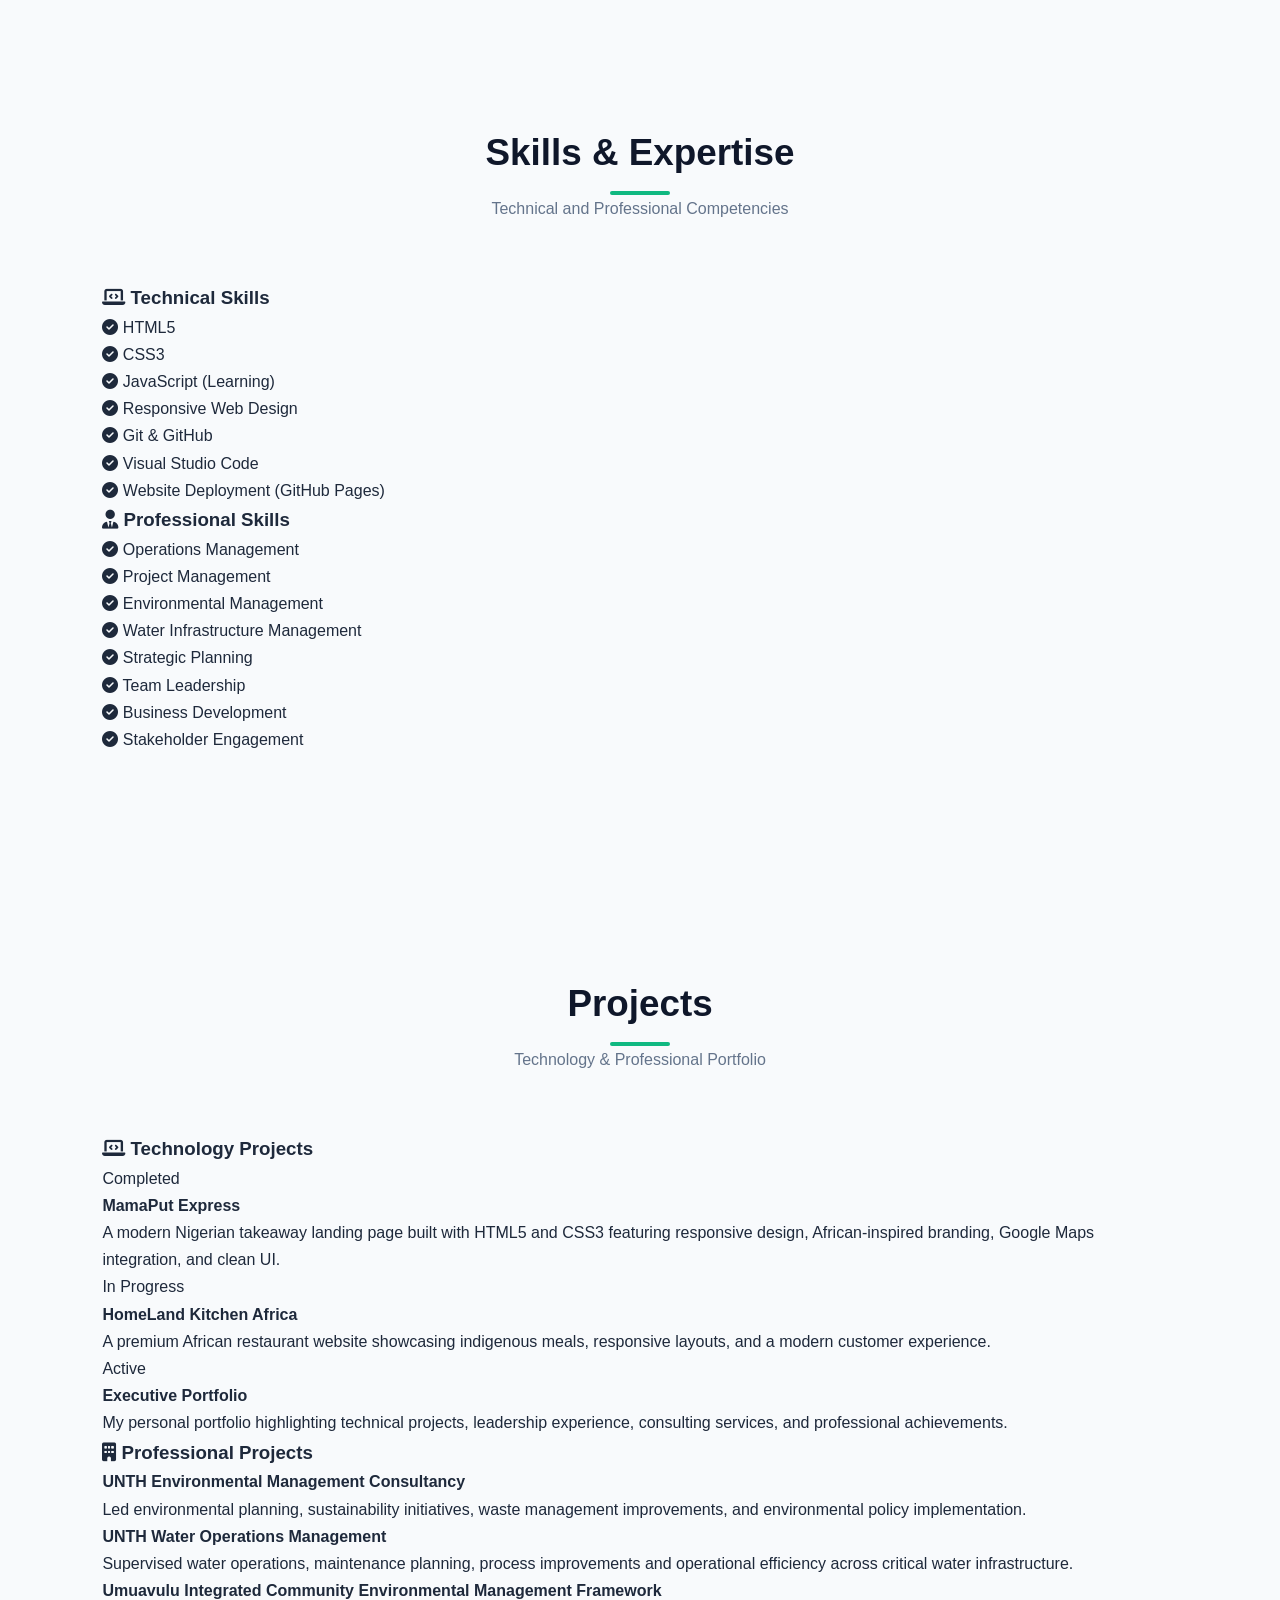
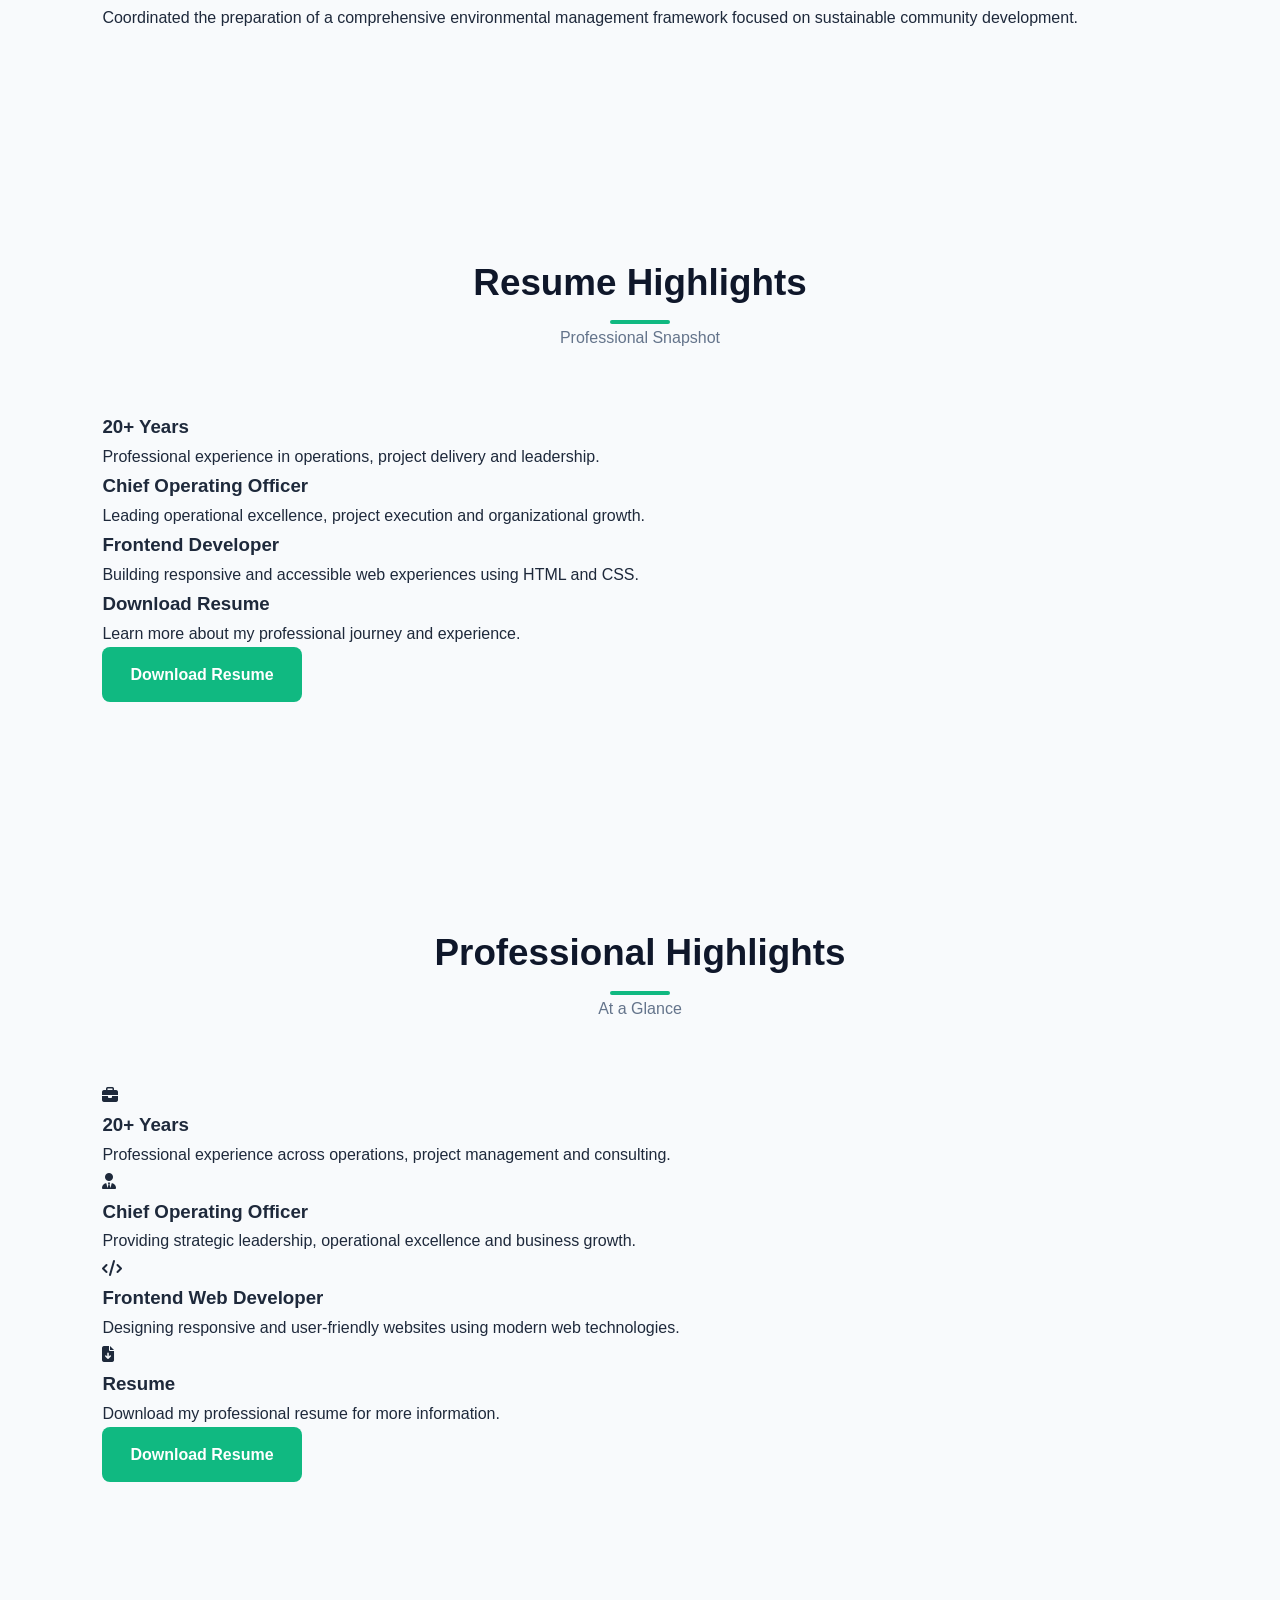
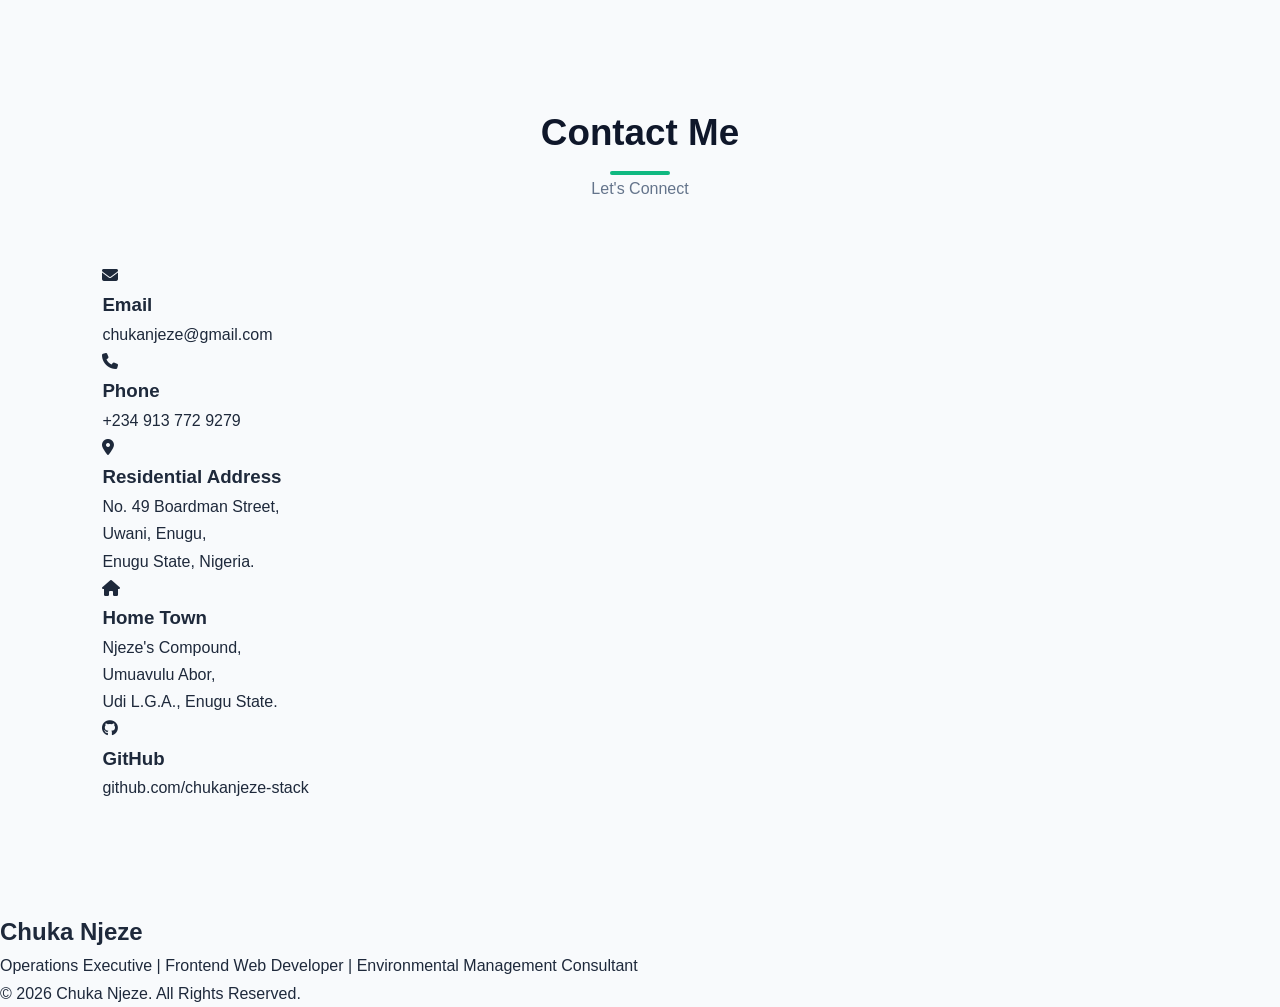
==== commit 14a0144b: "css update" ====
--- a/index.html
+++ b/index.html
@@ -526,87 +526,83 @@
 
 </section>
 
-<!-- ==============================================================
-     3.4 SKILLS SECTION
-=============================================================== -->
+<!--=========================================================
+    4.0 SKILLS SECTION
+==========================================================-->
 
 <section id="skills" class="skills">
 
+    <!--=========================================
+        4.1 Section Title
+    ==========================================-->
+
     <div class="section-title">
 
-        <h2>Skills</h2>
-
-        <p>Technical & Professional Expertise</p>
-
-    </div>
-
-    <div class="skills-container">
-
-        <!-- ======================================================
-             3.4.1 TECHNICAL SKILLS
-        ======================================================= -->
-
-        <div class="skills-box">
-
-            <h3>
-
-                <i class="fa-solid fa-laptop-code"></i>
-
-                Technical Skills
-
-            </h3>
+        <h2>Skills & Expertise</h2>
+
+        <p>Technical and Professional Competencies</p>
+
+    </div>
+
+    <!--=========================================
+        4.2 Skills Grid
+    ==========================================-->
+
+    <div class="skills-grid">
+
+        <!--=====================================
+            4.3 Technical Skills
+        ======================================-->
+
+        <div class="skill-card">
+
+            <h3><i class="fa-solid fa-laptop-code"></i> Technical Skills</h3>
 
             <ul>
 
-                <li>HTML5</li>
-
-                <li>CSS3</li>
-
-                <li>Responsive Web Design</li>
-
-                <li>Git & GitHub</li>
-
-                <li>Visual Studio Code</li>
-
-                <li>Microsoft Office Suite</li>
-
-                <li>Basic UI/UX Design</li>
+               <li><i class="fa-solid fa-circle-check"></i> HTML5</li>
+
+                <i class="fa-solid fa-circle-check"></i> CSS3</li>
+
+                <li><i class="fa-solid fa-circle-check"></i> JavaScript (Learning)</li>
+
+                <li><i class="fa-solid fa-circle-check"></i> Responsive Web Design</li>
+
+               <i class="fa-solid fa-circle-check"></i> Git & GitHub</li>
+
+                <li><i class="fa-solid fa-circle-check"></i> Visual Studio Code</li>
+
+               <li><i class="fa-solid fa-circle-check"></i> Website Deployment (GitHub Pages)</li>
 
             </ul>
 
         </div>
 
-        <!-- ======================================================
-             3.4.2 PROFESSIONAL SKILLS
-        ======================================================= -->
-
-        <div class="skills-box">
-
-            <h3>
-
-                <i class="fa-solid fa-briefcase"></i>
-
-                Professional Skills
-
-            </h3>
+        <!--=====================================
+            4.4 Professional Skills
+        ======================================-->
+
+        <div class="skill-card">
+
+            <h3><i class="fa-solid fa-user-tie"></i> Professional Skills</h3>
 
             <ul>
 
-                <li>Project Management</li>
-
-                <li>Operations Management</li>
-
-                <li>Stakeholder Engagement</li>
-
-                <li>Business Analysis</li>
-
-                <li>Strategic Planning</li>
-
-                <li>Risk Management</li>
-
-                <li>Environmental Management</li>
-
-                <li>Leadership & Team Building</li>
+              <li><i class="fa-solid fa-circle-check"></i> Operations Management</li>
+
+                <li><i class="fa-solid fa-circle-check"></i> Project Management</li>
+
+                <li><i class="fa-solid fa-circle-check"></i> Environmental Management</li>
+
+                <li><i class="fa-solid fa-circle-check"></i> Water Infrastructure Management</li>
+
+                <li><i class="fa-solid fa-circle-check"></i> Strategic Planning</li>
+
+                <li><i class="fa-solid fa-circle-check"></i> Team Leadership</li>
+
+                <li><i class="fa-solid fa-circle-check"></i> Business Development</li>
+
+                <li><i class="fa-solid fa-circle-check"></i> Stakeholder Engagement</li>
 
             </ul>
 
--- a/css/style.css
+++ b/css/style.css
@@ -550,6 +550,12 @@
     9.0 SKILLS
 ==========================================================*/
 
+.skills{
+
+    background:var(--section-bg);
+
+}
+
 .skills-grid{
 
     display:grid;
@@ -564,11 +570,13 @@
 
     background:var(--white);
 
-    padding:35px;
-
-    border-radius:15px;
-
-    box-shadow:0 10px 25px rgba(0,0,0,.08);
+    padding:40px;
+
+    border-radius:18px;
+
+    box-shadow:0 10px 30px rgba(0,0,0,.08);
+
+    transition:.35s;
 
 }
 
@@ -576,6 +584,8 @@
 
     transform:translateY(-10px);
 
+    box-shadow:0 20px 40px rgba(0,0,0,.12);
+
 }
 
 .skill-card h3{
@@ -584,14 +594,35 @@
 
     color:var(--primary-color);
 
+    font-size:1.4rem;
+
+}
+
+.skill-card h3 i{
+
+    color:var(--secondary-color);
+
+    margin-right:10px;
+
 }
 
 .skill-card ul li{
 
-    margin-bottom:15px;
-
-}
-
+    margin-bottom:18px;
+
+    color:#475569;
+
+    font-weight:500;
+
+}
+
+.skill-card ul li i{
+
+    color:var(--secondary-color);
+
+    margin-right:10px;
+
+}
 /*==========================================================
     10.0 PROJECTS
 ==========================================================*/
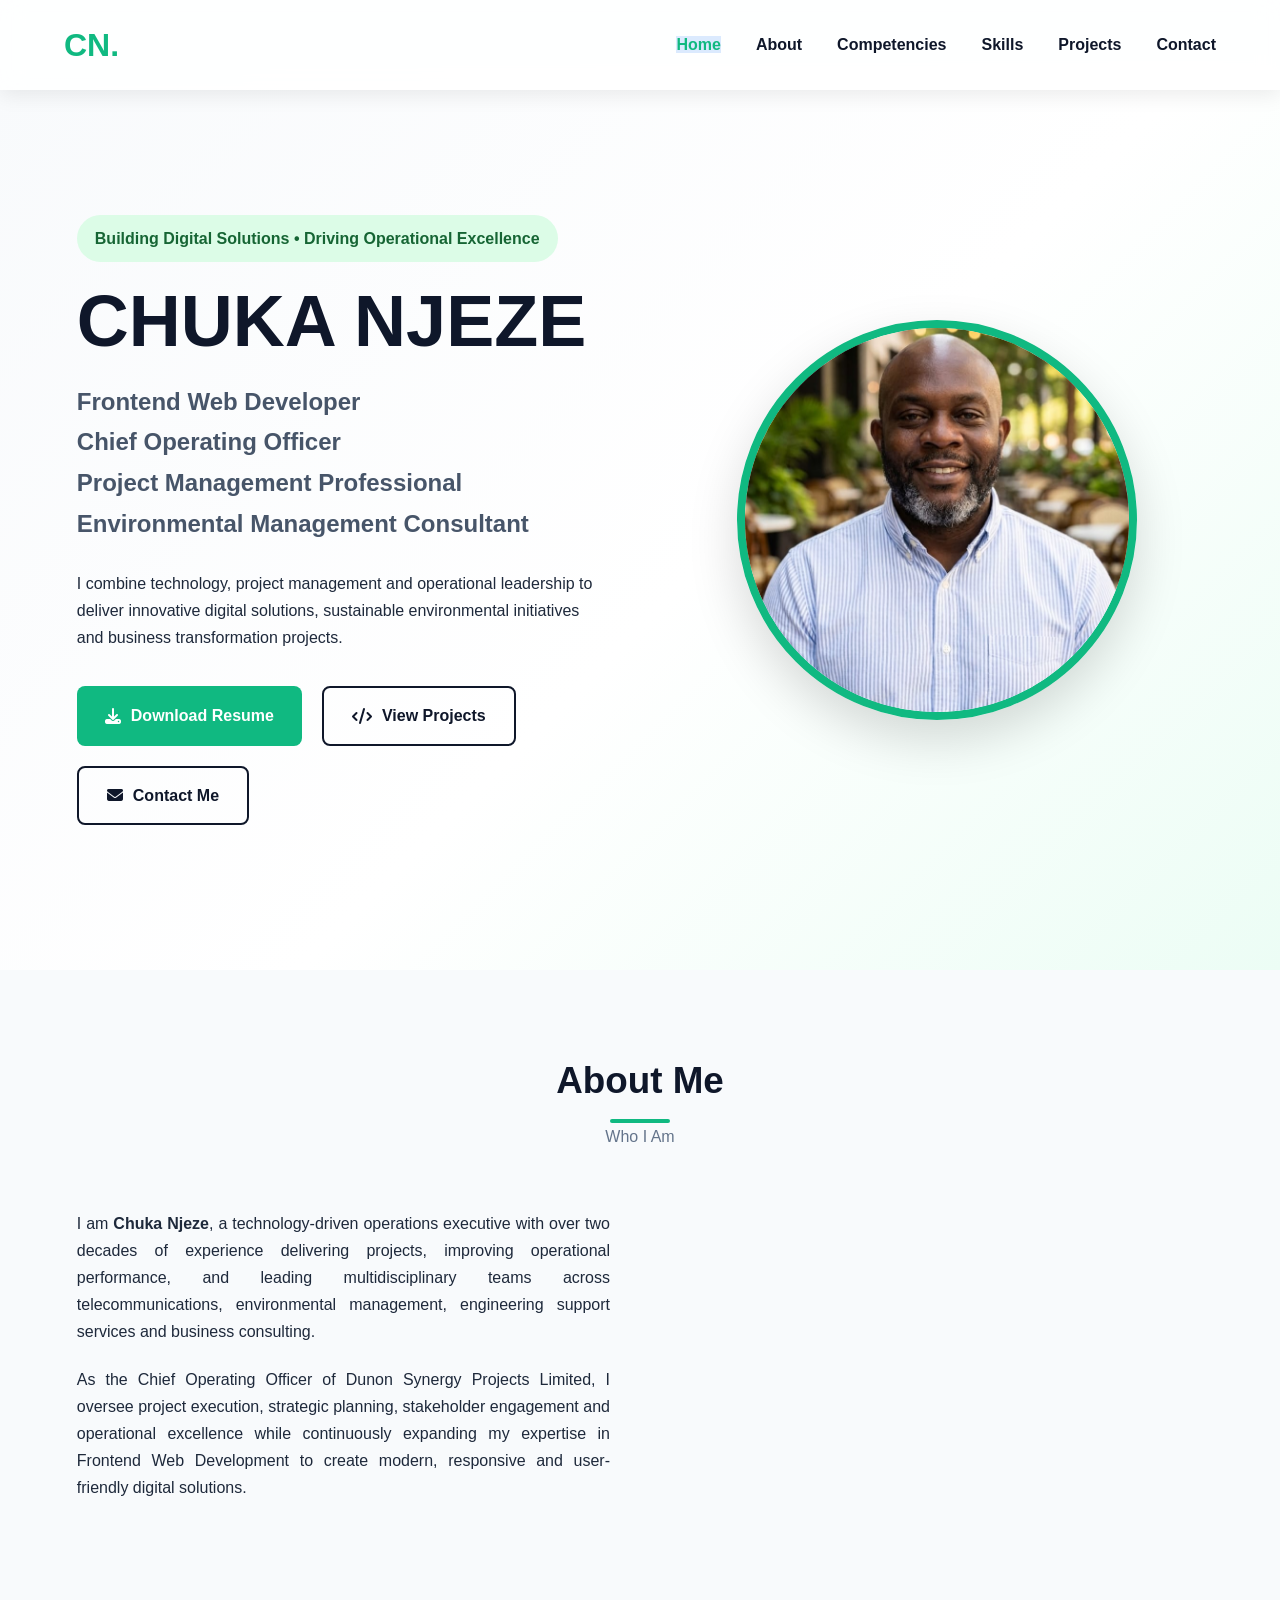
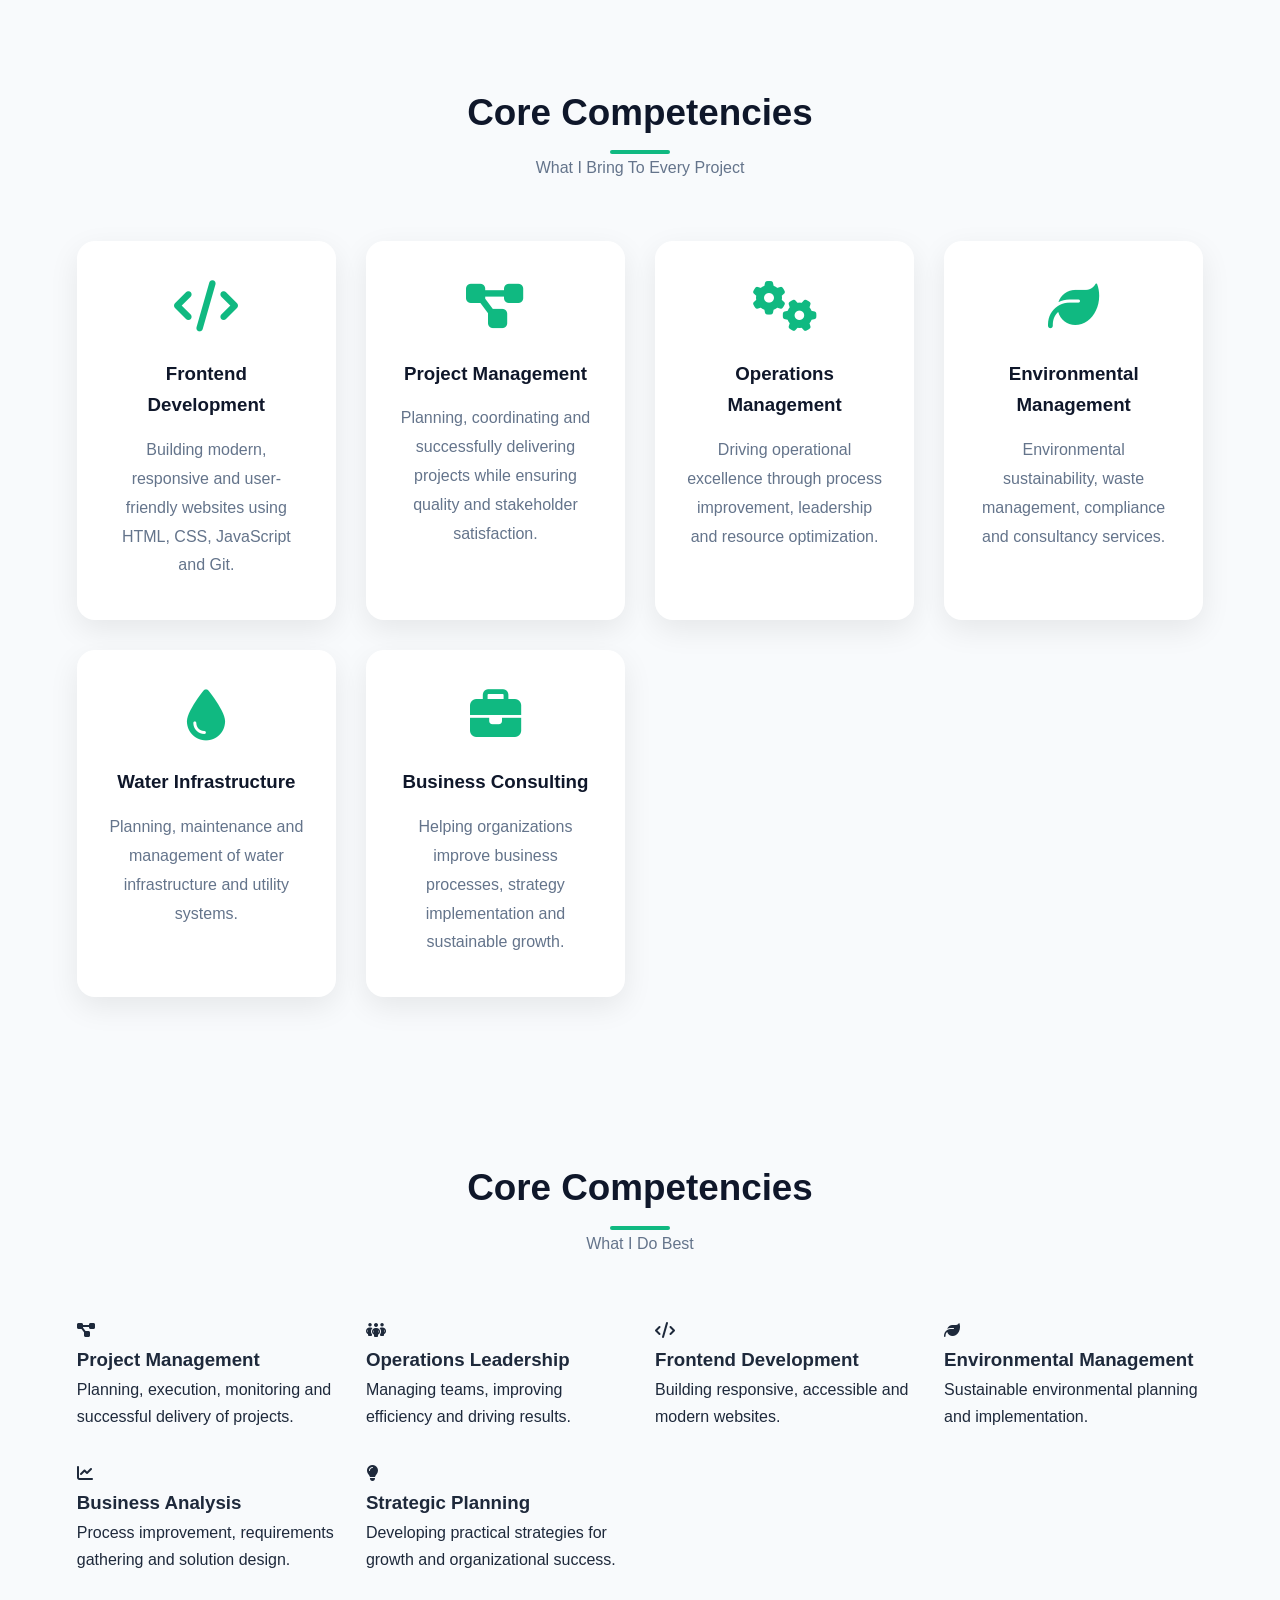
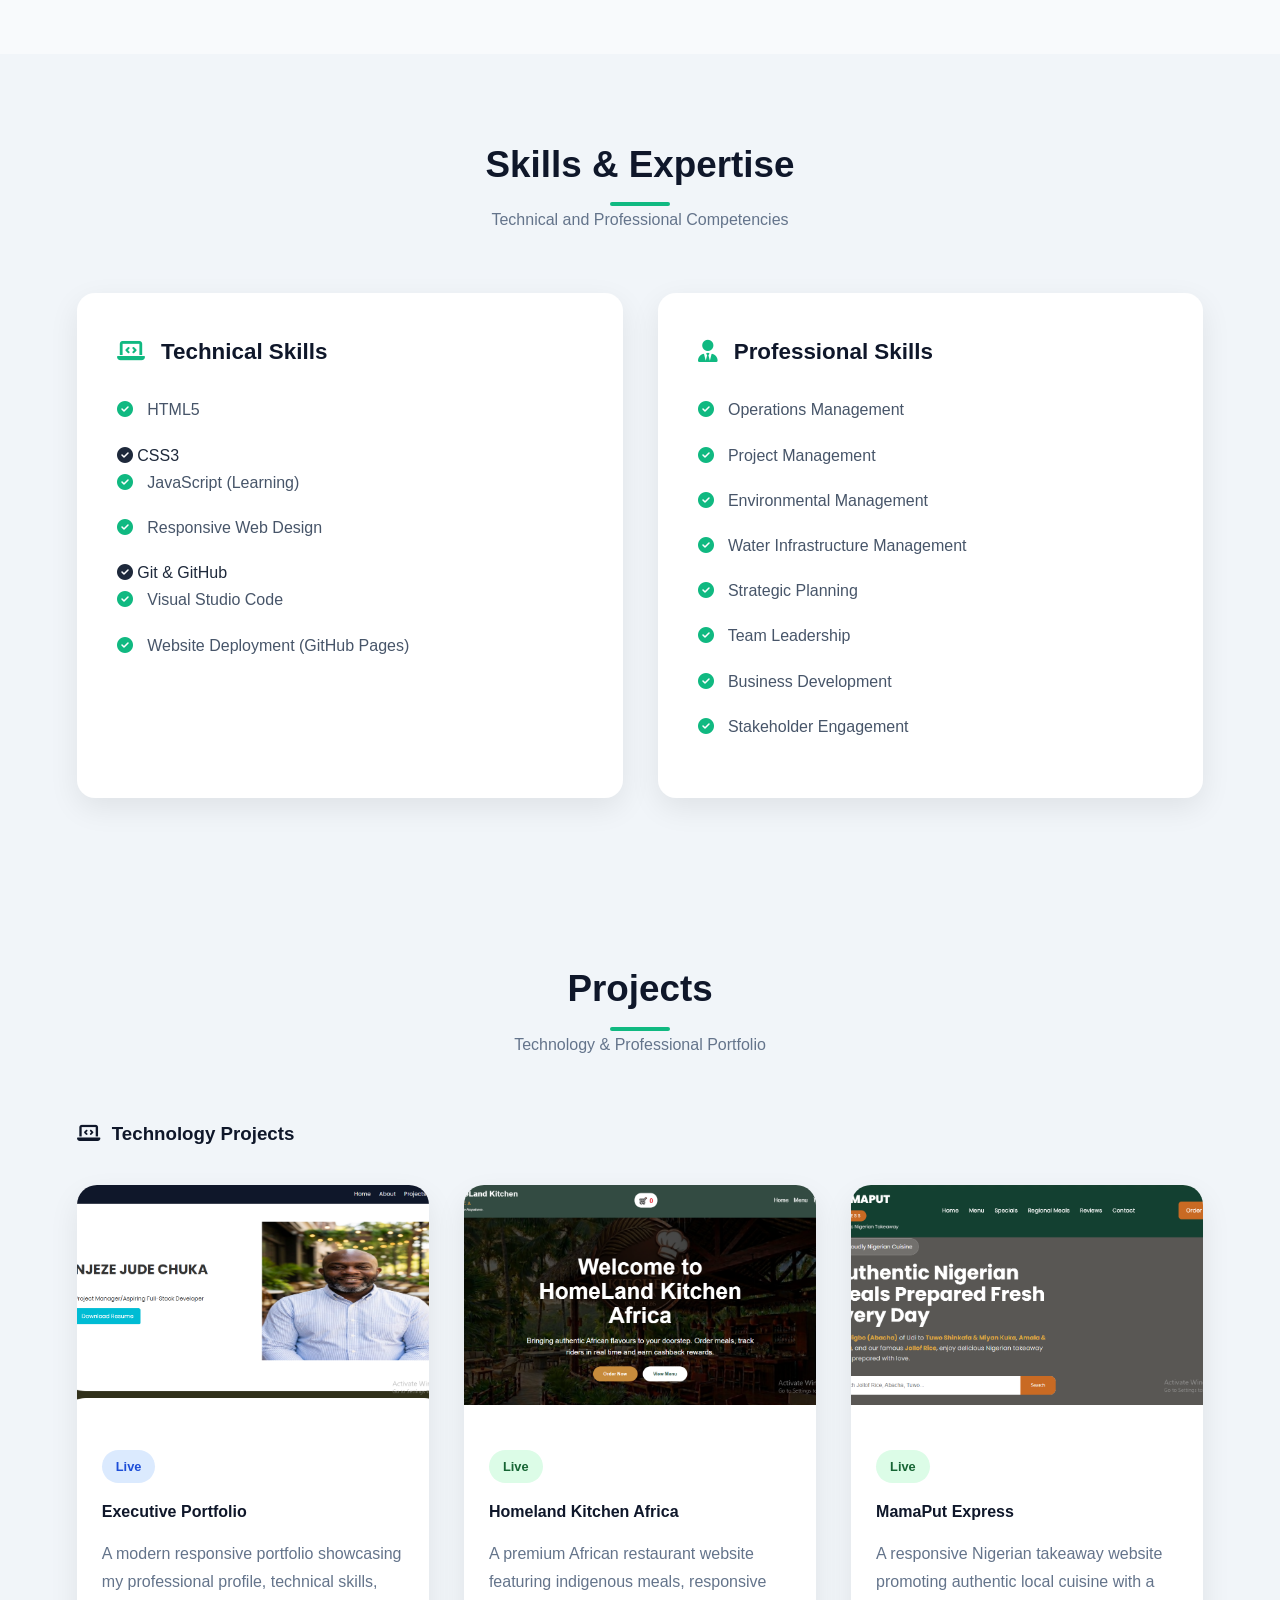
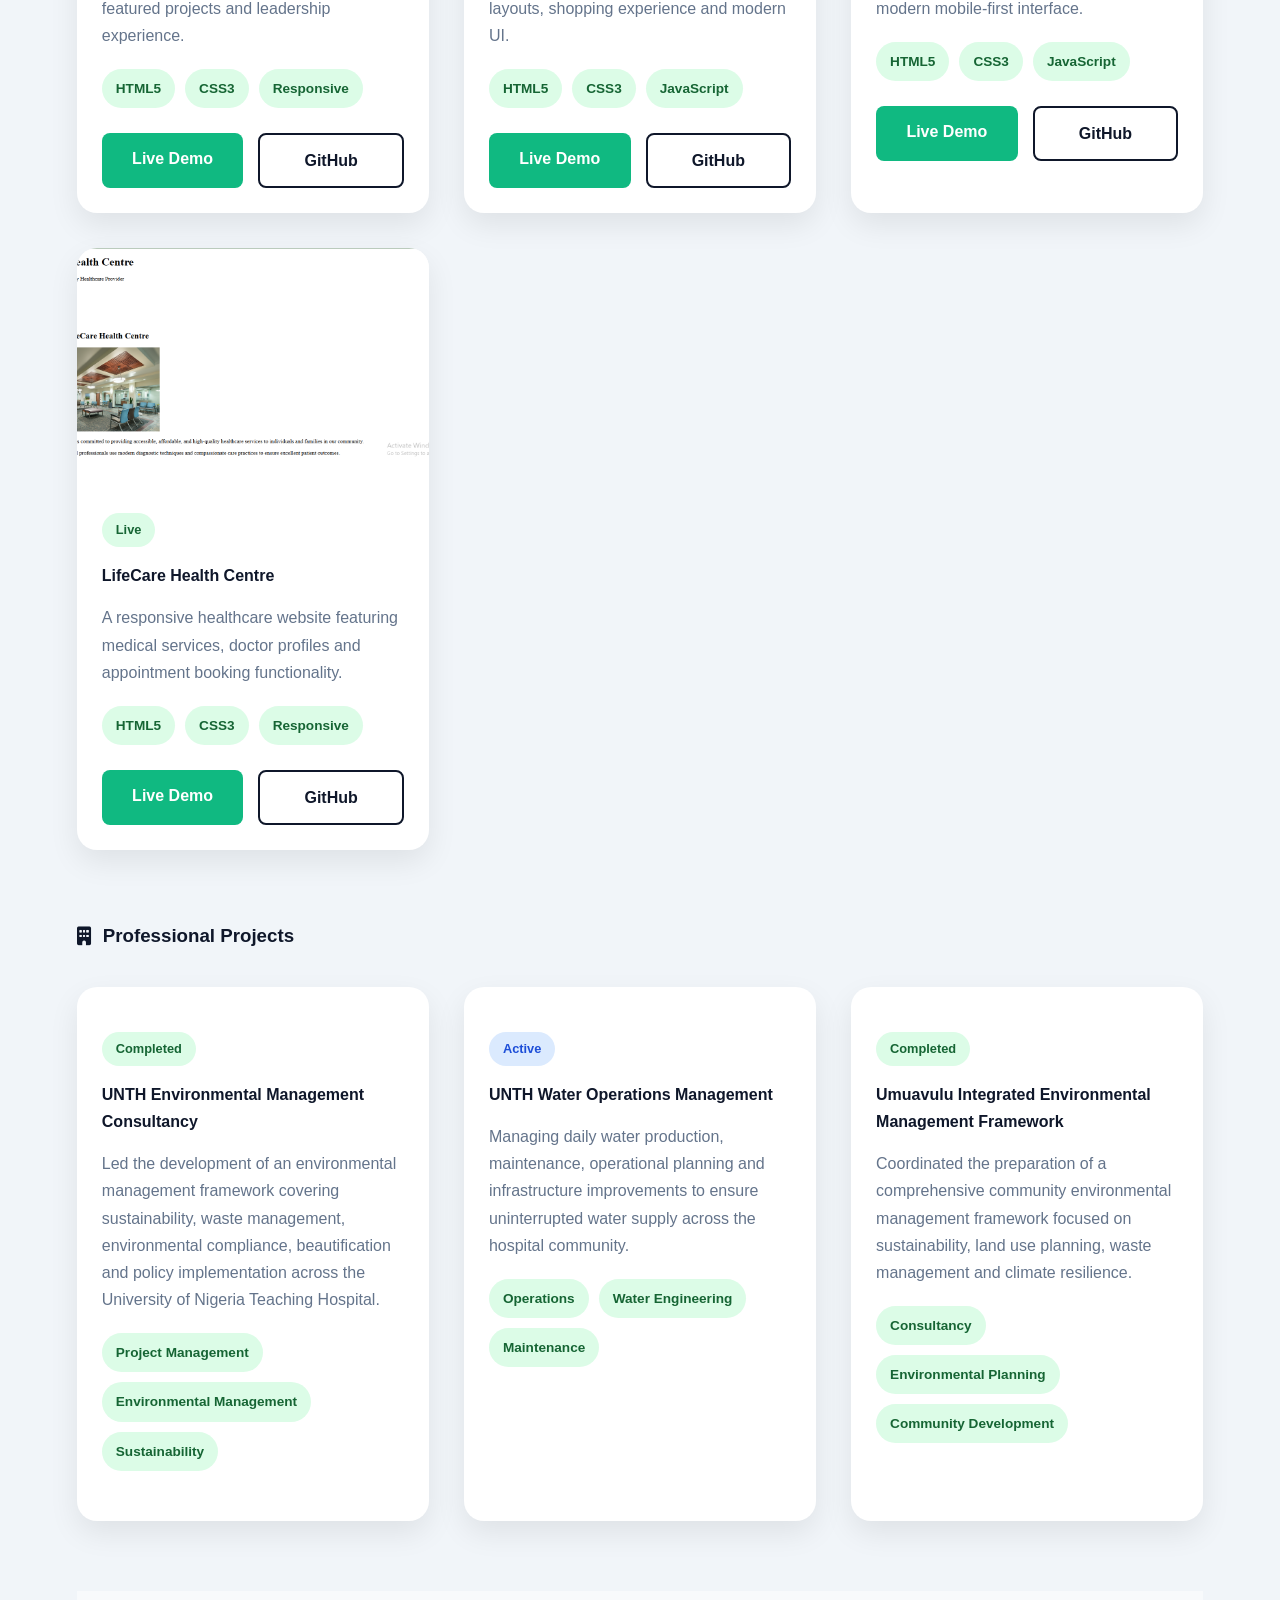
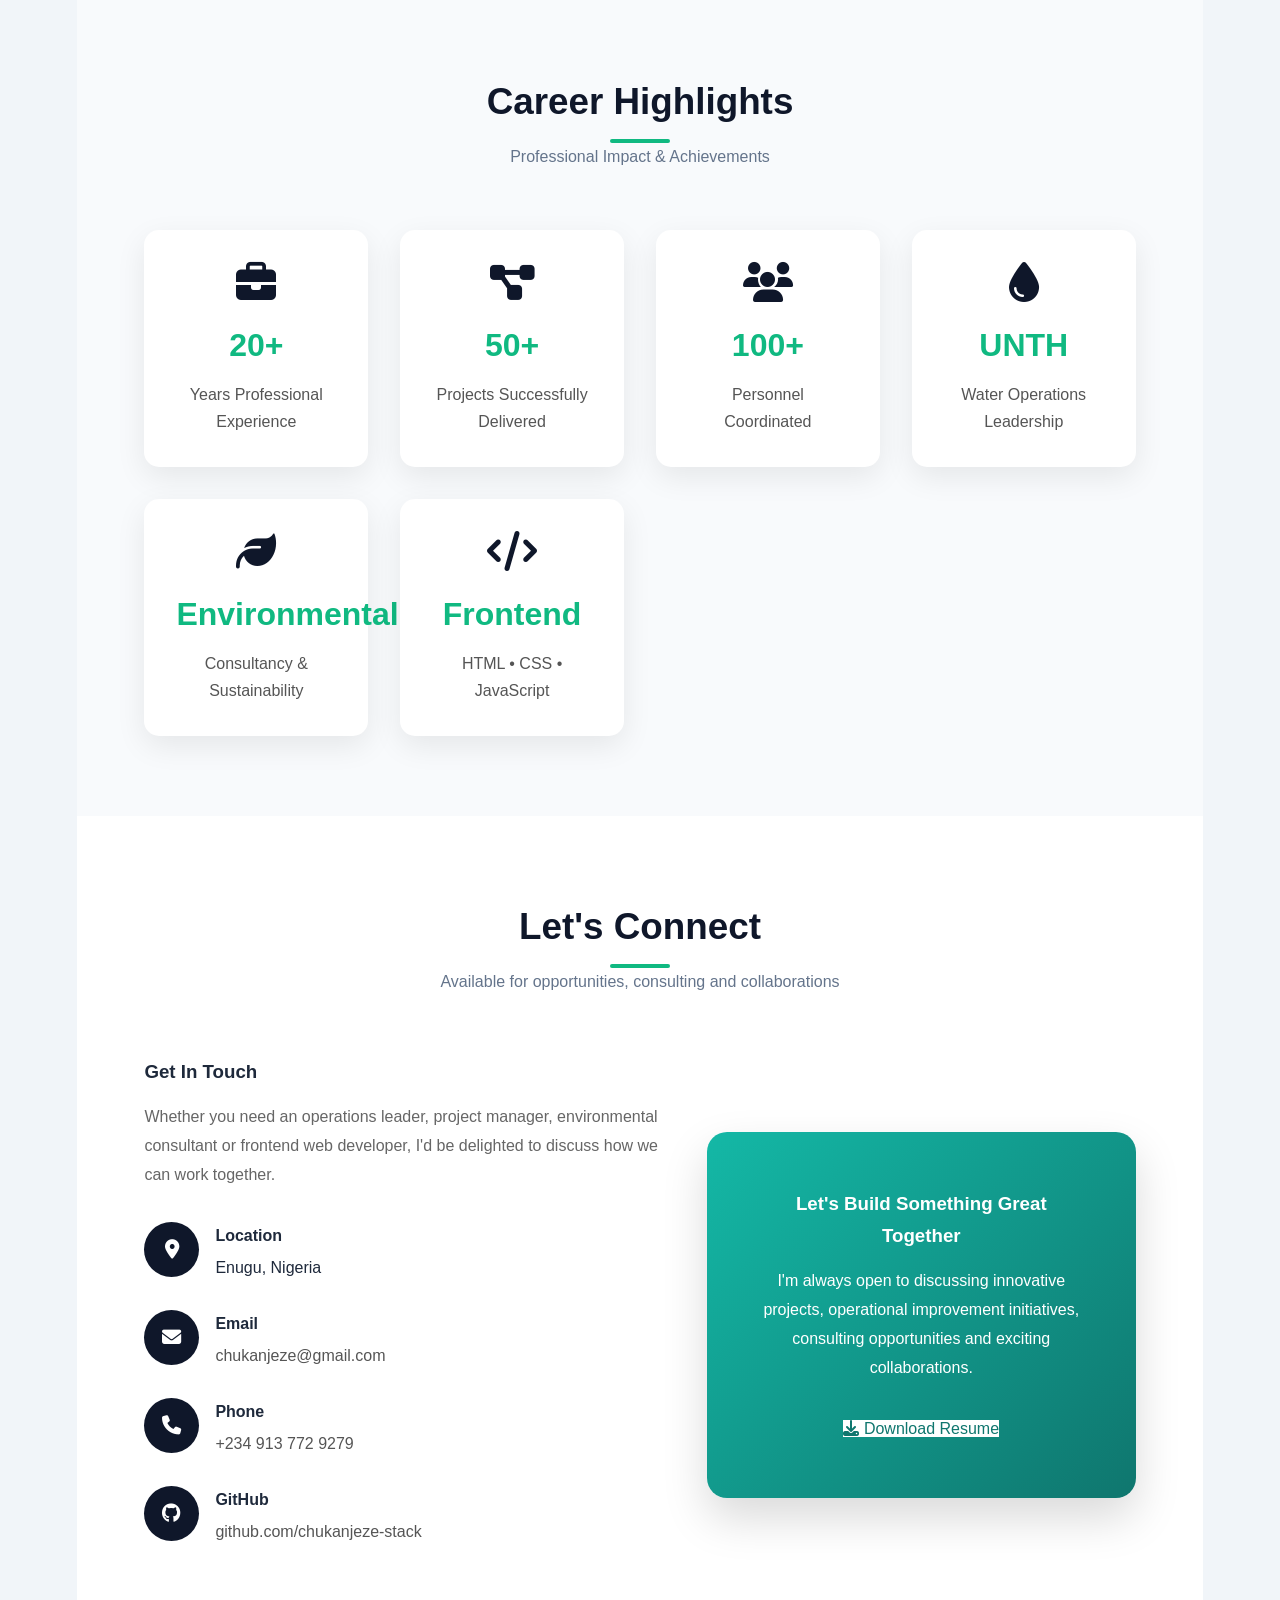
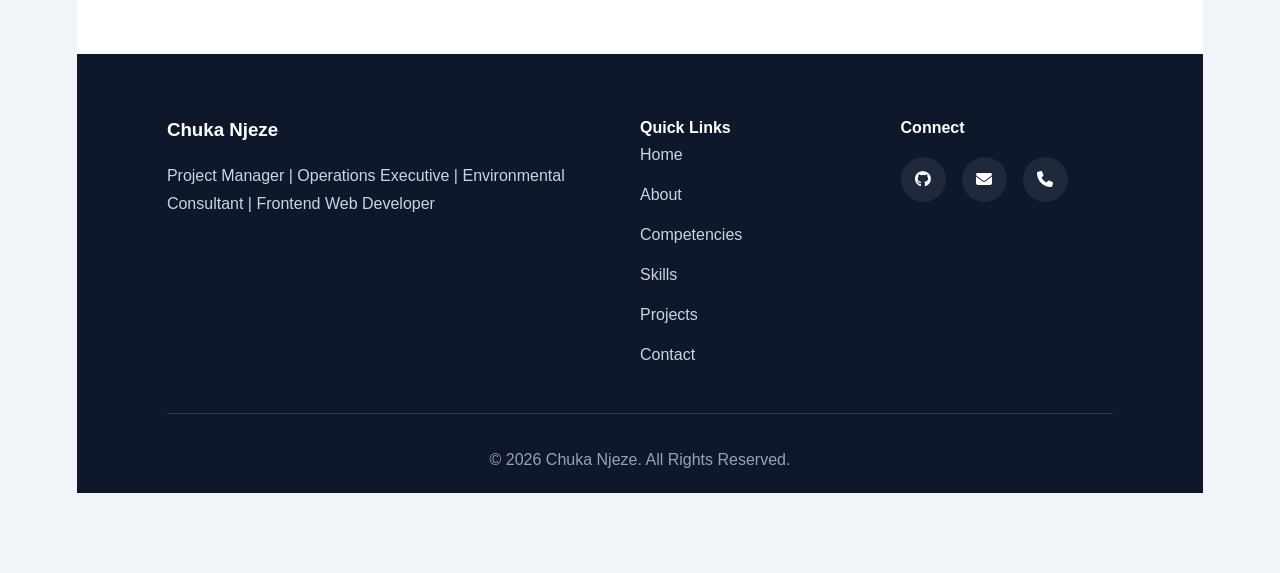
==== commit ab7cf181: "aaded scrip for the harmburger" ====
--- a/index.html
+++ b/index.html
@@ -627,220 +627,528 @@
     </div>
 
     <!-- ==========================================================
-         3.5.1 TECHNOLOGY PROJECTS
-    =========================================================== -->
-
-    <div class="project-category">
-
-        <h3>
-
-            <i class="fa-solid fa-laptop-code"></i>
-
-            Technology Projects
-
-        </h3>
-
-        <div class="project-grid">
-
-            <article class="project-card">
+     3.5.1 TECHNOLOGY PROJECTS
+=========================================================== -->
+
+<div class="project-category">
+
+    <h3>
+
+        <i class="fa-solid fa-laptop-code"></i>
+
+        Technology Projects
+
+    </h3>
+
+    <div class="project-grid">
+
+        <!-- ===================== Project 1 ===================== -->
+
+        <article class="project-card">
+
+            <img src="images/projects/personal-profile-course-work.png" alt="Executive Portfolio">
+
+            <div class="project-content">
+
+                <span class="status active">Live</span>
+
+                <h4>Executive Portfolio</h4>
+
+                <p>
+
+                    A modern responsive portfolio showcasing my
+                    professional profile, technical skills,
+                    featured projects and leadership experience.
+
+                </p>
+
+                <div class="project-tech">
+
+                    <span>HTML5</span>
+                    <span>CSS3</span>
+                    <span>Responsive</span>
+
+                </div>
+
+                <div class="project-links">
+
+                    <a href="https://chukanjeze-stack.github.io/my-personal-profile/" target="_blank">
+
+                        Live Demo
+
+                    </a>
+
+                    <a href="https://github.com/chukanjeze-stack/my-personal-profile" target="_blank">
+
+                        GitHub
+
+                    </a>
+
+                </div>
+
+            </div>
+
+        </article>
+
+        <!-- ===================== Project 2 ===================== -->
+
+        <article class="project-card">
+
+            <img src="images/projects/homeland-kitchen-africa.png" alt="Homeland Kitchen Africa">
+
+            <div class="project-content">
+
+                <span class="status completed">Live</span>
+
+                <h4>Homeland Kitchen Africa</h4>
+
+                <p>
+
+                    A premium African restaurant website featuring
+                    indigenous meals, responsive layouts, shopping
+                    experience and modern UI.
+
+                </p>
+
+                <div class="project-tech">
+
+                    <span>HTML5</span>
+                    <span>CSS3</span>
+                    <span>JavaScript</span>
+
+                </div>
+
+                <div class="project-links">
+
+                    <a href="https://chukanjeze-stack.github.io/Homeland-Kitchen-Africa/" target="_blank">
+
+                        Live Demo
+
+                    </a>
+
+                    <a href="https://github.com/chukanjeze-stack/Homeland-Kitchen-Africa" target="_blank">
+
+                        GitHub
+
+                    </a>
+
+                </div>
+
+            </div>
+
+        </article>
+
+        <!-- ===================== Project 3 ===================== -->
+
+        <article class="project-card">
+
+            <img src="images/projects/mamaput-express.png" alt="MamaPut Express">
+
+            <div class="project-content">
+
+                <span class="status completed">Live</span>
+
+                <h4>MamaPut Express</h4>
+
+                <p>
+
+                    A responsive Nigerian takeaway website promoting
+                    authentic local cuisine with a modern mobile-first
+                    interface.
+
+                </p>
+
+                <div class="project-tech">
+
+                    <span>HTML5</span>
+                    <span>CSS3</span>
+                    <span>JavaScript</span>
+
+                </div>
+
+                <div class="project-links">
+
+                    <a href="https://chukanjeze-stack.github.io/MamaPut-Express/" target="_blank">
+
+                        Live Demo
+
+                    </a>
+
+                    <a href="https://github.com/chukanjeze-stack/MamaPut-Express" target="_blank">
+
+                        GitHub
+
+                    </a>
+
+                </div>
+
+            </div>
+
+        </article>
+
+        <!-- ===================== Project 4 ===================== -->
+
+        <article class="project-card">
+
+            <img src="images/projects/life-care-health-center.png" alt="LifeCare Health Centre">
+
+            <div class="project-content">
+
+                <span class="status completed">Live</span>
+
+                <h4>LifeCare Health Centre</h4>
+
+                <p>
+
+                    A responsive healthcare website featuring medical
+                    services, doctor profiles and appointment booking
+                    functionality.
+
+                </p>
+
+                <div class="project-tech">
+
+                    <span>HTML5</span>
+                    <span>CSS3</span>
+                    <span>Responsive</span>
+
+                </div>
+
+                <div class="project-links">
+
+                    <a href="https://chukanjeze-stack.github.io/life-care-project/" target="_blank">
+
+                        Live Demo
+
+                    </a>
+
+                    <a href="https://github.com/chukanjeze-stack/life-care-project" target="_blank">
+
+                        GitHub
+
+                    </a>
+
+                </div>
+
+            </div>
+
+        </article>
+
+    </div>
+
+</div>
+
+  <!-- ==========================================================
+     3.5.2 PROFESSIONAL PROJECTS
+========================================================== -->
+
+<div class="project-category">
+
+    <h3>
+        <i class="fa-solid fa-building"></i>
+        Professional Projects
+    </h3>
+
+    <div class="project-grid">
+
+        <!-- Project 1 -->
+
+        <article class="project-card">
+
+            <div class="project-content">
 
                 <span class="status completed">Completed</span>
 
-                <h4>MamaPut Express</h4>
+                <h4>UNTH Environmental Management Consultancy</h4>
 
                 <p>
-
-                    A modern Nigerian takeaway landing page built
-                    with HTML5 and CSS3 featuring responsive design,
-                    African-inspired branding, Google Maps integration,
-                    and clean UI.
-
+                    Led the development of an environmental management
+                    framework covering sustainability, waste management,
+                    environmental compliance, beautification and policy
+                    implementation across the University of Nigeria
+                    Teaching Hospital.
                 </p>
 
-            </article>
-
-            <article class="project-card">
-
-                <span class="status progress">In Progress</span>
-
-                <h4>HomeLand Kitchen Africa</h4>
+                <div class="project-tech">
+
+                    <span>Project Management</span>
+
+                    <span>Environmental Management</span>
+
+                    <span>Sustainability</span>
+
+                </div>
+
+            </div>
+
+        </article>
+
+        <!-- Project 2 -->
+
+        <article class="project-card">
+
+            <div class="project-content">
+
+                <span class="status active">Active</span>
+
+                <h4>UNTH Water Operations Management</h4>
 
                 <p>
-
-                    A premium African restaurant website showcasing
-                    indigenous meals, responsive layouts, and a modern
-                    customer experience.
-
+                    Managing daily water production, maintenance,
+                    operational planning and infrastructure improvements
+                    to ensure uninterrupted water supply across the
+                    hospital community.
                 </p>
 
-            </article>
-
-            <article class="project-card">
-
-                <span class="status active">Active</span>
-
-                <h4>Executive Portfolio</h4>
+                <div class="project-tech">
+
+                    <span>Operations</span>
+
+                    <span>Water Engineering</span>
+
+                    <span>Maintenance</span>
+
+                </div>
+
+            </div>
+
+        </article>
+
+        <!-- Project 3 -->
+
+        <article class="project-card">
+
+            <div class="project-content">
+
+                <span class="status completed">Completed</span>
+
+                <h4>Umuavulu Integrated Environmental Management Framework</h4>
 
                 <p>
-
-                    My personal portfolio highlighting technical
-                    projects, leadership experience, consulting services,
-                    and professional achievements.
-
+                    Coordinated the preparation of a comprehensive
+                    community environmental management framework focused
+                    on sustainability, land use planning, waste
+                    management and climate resilience.
                 </p>
 
-            </article>
-
-        </div>
-
-    </div>
-
-    <!-- ==========================================================
-         3.5.2 PROFESSIONAL PROJECTS
-    =========================================================== -->
-
-    <div class="project-category">
-
-        <h3>
-
-            <i class="fa-solid fa-building"></i>
-
-            Professional Projects
-
-        </h3>
-
-        <div class="project-grid">
-
-            <article class="project-card">
-
-                <h4>
-
-                    UNTH Environmental Management Consultancy
-
-                </h4>
-
-                <p>
-
-                    Led environmental planning, sustainability
-                    initiatives, waste management improvements,
-                    and environmental policy implementation.
-
-                </p>
-
-            </article>
-
-            <article class="project-card">
-
-                <h4>
-
-                    UNTH Water Operations Management
-
-                </h4>
-
-                <p>
-
-                    Supervised water operations, maintenance planning,
-                    process improvements and operational efficiency
-                    across critical water infrastructure.
-
-                </p>
-
-            </article>
-
-            <article class="project-card">
-
-                <h4>
-
-                    Umuavulu Integrated Community
-                    Environmental Management Framework
-
-                </h4>
-
-                <p>
-
-                    Coordinated the preparation of a comprehensive
-                    environmental management framework focused on
-                    sustainable community development.
-
-                </p>
-
-            </article>
+                <div class="project-tech">
+
+                    <span>Consultancy</span>
+
+                    <span>Environmental Planning</span>
+
+                    <span>Community Development</span>
+
+                </div>
+
+            </div>
+
+        </article>
+
+    </div>
+
+</div>
+
+<!-- ==============================================================
+     3.6 HIGHLIGHTS SECTION
+=============================================================== -->
+
+<section id="highlights" class="highlights">
+
+    <div class="section-title">
+
+        <h2>Career Highlights</h2>
+
+        <p>Professional Impact & Achievements</p>
+
+    </div>
+
+    <div class="highlight-grid">
+
+        <div class="highlight-card">
+
+            <i class="fa-solid fa-briefcase"></i>
+
+            <h3>20+</h3>
+
+            <p>Years Professional Experience</p>
+
+        </div>
+
+        <div class="highlight-card">
+
+            <i class="fa-solid fa-diagram-project"></i>
+
+            <h3>50+</h3>
+
+            <p>Projects Successfully Delivered</p>
+
+        </div>
+
+        <div class="highlight-card">
+
+            <i class="fa-solid fa-users"></i>
+
+            <h3>100+</h3>
+
+            <p>Personnel Coordinated</p>
+
+        </div>
+
+        <div class="highlight-card">
+
+            <i class="fa-solid fa-droplet"></i>
+
+            <h3>UNTH</h3>
+
+            <p>Water Operations Leadership</p>
+
+        </div>
+
+        <div class="highlight-card">
+
+            <i class="fa-solid fa-leaf"></i>
+
+            <h3>Environmental</h3>
+
+            <p>Consultancy & Sustainability</p>
+
+        </div>
+
+        <div class="highlight-card">
+
+            <i class="fa-solid fa-code"></i>
+
+            <h3>Frontend</h3>
+
+            <p>HTML • CSS • JavaScript</p>
 
         </div>
 
     </div>
 
 </section>
-
-<!-- ==============================================================
-     3.6 RESUME HIGHLIGHTS
-=============================================================== -->
-
-<section class="resume-highlights">
+            
+<!-- ==============================================================
+     3.7 CONTACT SECTION
+=============================================================== -->
+
+<section id="contact" class="contact">
 
     <div class="section-title">
 
-        <h2>Resume Highlights</h2>
-
-        <p>Professional Snapshot</p>
-
-    </div>
-
-    <div class="highlight-grid">
-
-        <div class="highlight-card">
-
-            <h3>20+ Years</h3>
-
-            <p>
-
-                Professional experience in operations,
-                project delivery and leadership.
-
-            </p>
-
-        </div>
-
-        <div class="highlight-card">
-
-            <h3>Chief Operating Officer</h3>
-
-            <p>
-
-                Leading operational excellence,
-                project execution and organizational growth.
-
-            </p>
-
-        </div>
-
-        <div class="highlight-card">
-
-            <h3>Frontend Developer</h3>
-
-            <p>
-
-                Building responsive and accessible
-                web experiences using HTML and CSS.
-
-            </p>
-
-        </div>
-
-        <div class="highlight-card">
-
-            <h3>Download Resume</h3>
-
-            <p>
-
-                Learn more about my professional
-                journey and experience.
+        <h2>Let's Connect</h2>
+
+        <p>Available for opportunities, consulting and collaborations</p>
+
+    </div>
+
+    <div class="contact-container">
+
+        <!-- Left Side -->
+
+        <div class="contact-info">
+
+            <h3>Get In Touch</h3>
+
+            <p>
+
+                Whether you need an operations leader, project manager,
+                environmental consultant or frontend web developer,
+                I'd be delighted to discuss how we can work together.
+
+            </p>
+
+            <div class="contact-item">
+
+                <i class="fa-solid fa-location-dot"></i>
+
+                <div>
+
+                    <h4>Location</h4>
+
+                    <p>Enugu, Nigeria</p>
+
+                </div>
+
+            </div>
+
+            <div class="contact-item">
+
+                <i class="fa-solid fa-envelope"></i>
+
+                <div>
+
+                    <h4>Email</h4>
+
+                    <a href="mailto:chukanjeze@gmail.com">
+
+                        chukanjeze@gmail.com
+
+                    </a>
+
+                </div>
+
+            </div>
+
+            <div class="contact-item">
+
+                <i class="fa-solid fa-phone"></i>
+
+                <div>
+
+                    <h4>Phone</h4>
+
+                    <a href="tel:+2349137729279">
+
+                        +234 913 772 9279
+
+                    </a>
+
+                </div>
+
+            </div>
+
+            <div class="contact-item">
+
+                <i class="fa-brands fa-github"></i>
+
+                <div>
+
+                    <h4>GitHub</h4>
+
+                    <a href="https://github.com/chukanjeze-stack"
+                       target="_blank">
+
+                        github.com/chukanjeze-stack
+
+                    </a>
+
+                </div>
+
+            </div>
+
+        </div>
+
+        <!-- Right Side -->
+
+        <div class="contact-card">
+
+            <h3>Let's Build Something Great Together</h3>
+
+            <p>
+
+                I'm always open to discussing innovative projects,
+                operational improvement initiatives, consulting
+                opportunities and exciting collaborations.
 
             </p>
 
             <a href="assets/Chuka-Njeze-Resume.pdf"
-               download
-               class="primary-btn">
+               class="btn btn-primary"
+               download>
+
+                <i class="fa-solid fa-download"></i>
 
                 Download Resume
 
@@ -853,190 +1161,95 @@
 </section>
 
 <!-- ==============================================================
-     3.6 PROFESSIONAL HIGHLIGHTS
-=============================================================== -->
-
-<section id="highlights" class="highlights">
-
-    <div class="section-title">
-
-        <h2>Professional Highlights</h2>
-
-        <p>At a Glance</p>
-
-    </div>
-
-    <div class="highlight-grid">
-
-        <div class="highlight-card">
-
-            <i class="fa-solid fa-briefcase"></i>
-
-            <h3>20+ Years</h3>
-
-            <p>Professional experience across operations, project management and consulting.</p>
-
-        </div>
-
-        <div class="highlight-card">
-
-            <i class="fa-solid fa-user-tie"></i>
-
-            <h3>Chief Operating Officer</h3>
-
-            <p>Providing strategic leadership, operational excellence and business growth.</p>
-
-        </div>
-
-        <div class="highlight-card">
-
-            <i class="fa-solid fa-code"></i>
-
-            <h3>Frontend Web Developer</h3>
-
-            <p>Designing responsive and user-friendly websites using modern web technologies.</p>
-
-        </div>
-
-        <div class="highlight-card">
-
-            <i class="fa-solid fa-file-arrow-down"></i>
-
-            <h3>Resume</h3>
-
-            <p>Download my professional resume for more information.</p>
-
-            <a href="assets/Chuka-Njeze-Resume.pdf"
-               class="primary-btn"
-               download>
-
-                Download Resume
-
-            </a>
-
-        </div>
-
-    </div>
-
-</section>
-
-<!-- ==============================================================
      3.7 CONTACT SECTION
 =============================================================== -->
 
-<section id="contact" class="contact">
-
-    <div class="section-title">
-
-        <h2>Contact Me</h2>
-
-        <p>Let's Connect</p>
-
-    </div>
-
-    <div class="contact-grid">
-
-        <div class="contact-card">
-
-            <i class="fa-solid fa-envelope"></i>
-
-            <h3>Email</h3>
-
-            <p>chukanjeze@gmail.com</p>
-
-        </div>
-
-        <div class="contact-card">
-
-            <i class="fa-solid fa-phone"></i>
-
-            <h3>Phone</h3>
-
-            <p>+234 913 772 9279</p>
-
-        </div>
-
-        <div class="contact-card">
-
-            <i class="fa-solid fa-location-dot"></i>
-
-            <h3>Residential Address</h3>
-
-            <p>
-
-                No. 49 Boardman Street,<br>
-
-                Uwani, Enugu,<br>
-
-                Enugu State, Nigeria.
-
-            </p>
-
-        </div>
-
-        <div class="contact-card">
-
-            <i class="fa-solid fa-house"></i>
-
-            <h3>Home Town</h3>
-
-            <p>
-
-                Njeze's Compound,<br>
-
-                Umuavulu Abor,<br>
-
-                Udi L.G.A., Enugu State.
-
-            </p>
-
-        </div>
-
-        <div class="contact-card">
-
-            <i class="fa-brands fa-github"></i>
-
-            <h3>GitHub</h3>
-
-            <p>
-
-                github.com/chukanjeze-stack
-
-            </p>
-
-        </div>
-
-    </div>
-
-</section>
-
-</main>
-
-<!-- ==============================================================
-     4.0 FOOTER
-=============================================================== -->
-
-<footer>
-
-    <div class="footer-content">
-
-        <h2>Chuka Njeze</h2>
+
+
+<!-- ==============================================================
+     3.8 FOOTER
+=============================================================== -->
+
+<footer class="footer">
+
+    <div class="footer-container">
+
+        <div class="footer-about">
+
+            <h3>Chuka Njeze</h3>
+
+            <p>
+
+                Project Manager | Operations Executive | Environmental
+                Consultant | Frontend Web Developer
+
+            </p>
+
+        </div>
+
+        <div class="footer-links">
+
+            <h4>Quick Links</h4>
+
+            <ul>
+
+                <li><a href="#home">Home</a></li>
+
+                <li><a href="#about">About</a></li>
+
+                <li><a href="#competencies">Competencies</a></li>
+
+                <li><a href="#skills">Skills</a></li>
+
+                <li><a href="#projects">Projects</a></li>
+
+                <li><a href="#contact">Contact</a></li>
+
+            </ul>
+
+        </div>
+
+        <div class="footer-social">
+
+            <h4>Connect</h4>
+
+            <div class="social-icons">
+
+                <a href="https://github.com/chukanjeze-stack"
+                   target="_blank">
+
+                    <i class="fa-brands fa-github"></i>
+
+                </a>
+
+                <a href="mailto:chukanjeze@gmail.com">
+
+                    <i class="fa-solid fa-envelope"></i>
+
+                </a>
+
+                <a href="tel:+2349137729279">
+
+                    <i class="fa-solid fa-phone"></i>
+
+                </a>
+
+            </div>
+
+        </div>
+
+    </div>
+
+    <hr>
+
+    <div class="footer-bottom">
 
         <p>
 
-            Operations Executive |
-            Frontend Web Developer |
-            Environmental Management Consultant
+            © 2026 Chuka Njeze. All Rights Reserved.
 
         </p>
 
-        <p>
-
-            © 2026 Chuka Njeze.
-            All Rights Reserved.
-
-        </p>
-
     </div>
 
 </footer>
@@ -1047,6 +1260,7 @@
 
 <script src="js/script.js"></script>
 
+
 </body>
 
 </html>
--- a/css/style.css
+++ b/css/style.css
@@ -48,9 +48,21 @@
 
 }
 
+html,
+body{
+
+    width:100%;
+
+    overflow-x:hidden;
+
+}
+
 img{
 
-    width:100%;
+    max-width:100%;
+
+    height:auto;
+
     display:block;
 
 }
@@ -69,7 +81,7 @@
 
 section{
 
-    padding:110px 8%;
+   padding:80px 6%;
 
 }
 
@@ -231,6 +243,29 @@
 
 }
 
+/*==============================================================
+    NAVBAR SCROLL EFFECT
+==============================================================*/
+
+.navbar.scrolled{
+
+    background:rgba(255,255,255,.98);
+
+    box-shadow:0 8px 25px rgba(0,0,0,.08);
+
+}
+
+/*==============================================================
+    ACTIVE NAVIGATION
+==============================================================*/
+
+.nav-links a.active{
+
+    color:var(--secondary-color);
+
+    font-weight:700;
+
+}
 /*----------------------------------------------------------
 5.2 Logo
 ----------------------------------------------------------*/
@@ -520,6 +555,7 @@
     transform:translateY(-12px);
 
     box-shadow:0 20px 45px rgba(0,0,0,.15);
+}
 
 .competency-card i{
 
@@ -627,6 +663,12 @@
     10.0 PROJECTS
 ==========================================================*/
 
+.projects{
+
+    background:var(--section-bg);
+
+}
+
 .project-category{
 
     margin-bottom:70px;
@@ -635,19 +677,25 @@
 
 .project-category h3{
 
-    margin-bottom:30px;
+    margin-bottom:35px;
 
     color:var(--primary-color);
 
+    display:flex;
+
+    align-items:center;
+
+    gap:12px;
+
 }
 
 .project-grid{
 
     display:grid;
 
-    grid-template-columns:repeat(auto-fit,minmax(300px,1fr));
-
-    gap:30px;
+    grid-template-columns:repeat(auto-fit,minmax(340px,1fr));
+
+    gap:35px;
 
 }
 
@@ -655,46 +703,152 @@
 
     background:var(--white);
 
-    padding:35px;
-
-    border-radius:18px;
-
-    box-shadow:0 10px 25px rgba(0,0,0,.08);
+    border-radius:20px;
+
+    overflow:hidden;
+
+    box-shadow:0 12px 30px rgba(0,0,0,.08);
 
     transition:.4s;
 
-    position:relative;
-
 }
 
 .project-card:hover{
 
     transform:translateY(-12px);
 
-    box-shadow:0 20px 40px rgba(0,0,0,.12);
-
-}
-
-.project-card h4{
-
-    margin:20px 0;
+    box-shadow:0 22px 45px rgba(0,0,0,.15);
+
+}
+
+.project-card img{
+
+    width:100%;
+
+    height:220px;
+
+    object-fit:cover;
+
+    transition:.4s;
+
+}
+
+.project-card:hover img{
+
+    transform:scale(1.05);
+
+}
+
+.project-content{
+
+    padding:25px;
+
+}
+
+.project-content h4{
+
+    margin:15px 0;
 
     color:var(--primary-color);
 
 }
 
+.project-content p{
+
+    margin-bottom:20px;
+
+    color:#64748B;
+
+}
+
+.project-tech{
+
+    display:flex;
+
+    flex-wrap:wrap;
+
+    gap:10px;
+
+    margin-bottom:25px;
+
+}
+
+.project-tech span{
+
+    background:#DCFCE7;
+
+    color:#166534;
+
+    padding:8px 14px;
+
+    border-radius:30px;
+
+    font-size:.85rem;
+
+    font-weight:600;
+
+}
+
+.project-links{
+
+    display:flex;
+
+    gap:15px;
+
+}
+
+.project-links a{
+
+    flex:1;
+
+    text-align:center;
+
+    padding:12px;
+
+    border-radius:8px;
+
+    font-weight:600;
+
+    transition:.3s;
+
+}
+
+.project-links a:first-child{
+
+    background:var(--secondary-color);
+
+    color:#fff;
+
+}
+
+.project-links a:last-child{
+
+    border:2px solid var(--primary-color);
+
+    color:var(--primary-color);
+
+}
+
+.project-links a:hover{
+
+    transform:translateY(-4px);
+
+}
+
 .status{
 
     display:inline-block;
 
     padding:6px 14px;
 
-    border-radius:30px;
+    border-radius:25px;
 
     font-size:.8rem;
 
     font-weight:600;
 
+    margin-top:20px;
+
 }
 
 .completed{
@@ -720,6 +874,7 @@
     color:#1D4ED8;
 
 }
+
 /*==========================================================
     14.0 ANIMATIONS
 ==========================================================*/
@@ -775,4 +930,461 @@
 
     animation:fadeUp .9s ease both;
 
+}
+
+/*==========================================================
+    15.0 RESPONSIVE DESIGN
+==========================================================*/
+
+@media screen and (max-width:768px){
+
+    .navbar{
+
+        width:95%;
+
+    }
+
+    .nav-links{
+
+        display:none;
+
+    }
+
+    .hamburger{
+
+        display:block;
+
+    }
+
+    .hero{
+
+        grid-template-columns:1fr;
+
+        text-align:center;
+
+        gap:40px;
+
+        padding-top:80px;
+
+    }
+
+    .hero p{
+
+        max-width:100%;
+
+    }
+
+    .hero-buttons{
+
+        justify-content:center;
+
+    }
+
+    .hero-image{
+
+        order:-1;
+
+    }
+
+    .hero-image img{
+
+        width:280px;
+
+        height:280px;
+
+    }
+
+    .about-content{
+
+        grid-template-columns:1fr;
+
+    }
+
+    .skills-grid{
+
+        grid-template-columns:1fr;
+
+    }
+
+}
+
+/*==============================================================
+  HIGHLIGHTS
+==============================================================*/
+
+.highlights{
+
+    background:#f8fafc;
+
+}
+
+.highlight-grid{
+
+    display:grid;
+
+    grid-template-columns:repeat(auto-fit,minmax(220px,1fr));
+
+    gap:2rem;
+
+    margin-top:3rem;
+
+}
+
+.highlight-card{
+
+    background:#fff;
+
+    padding:2rem;
+
+    text-align:center;
+
+    border-radius:15px;
+
+    box-shadow:0 10px 30px rgba(0,0,0,.08);
+
+    transition:.35s;
+
+}
+
+.highlight-card:hover{
+
+    transform:translateY(-8px);
+
+}
+
+.highlight-card i{
+
+    font-size:2.5rem;
+
+    color:var(--primary-color);
+
+    margin-bottom:1rem;
+
+}
+
+.highlight-card h3{
+
+    font-size:2rem;
+
+    margin-bottom:.5rem;
+
+    color:var(--secondary-color);
+
+}
+
+.highlight-card p{
+
+    color:#555;
+
+}
+
+/*==============================================================
+  CONTACT
+==============================================================*/
+
+.contact{
+
+    background:#fff;
+
+}
+
+.contact-container{
+
+    display:grid;
+
+    grid-template-columns:1.2fr 1fr;
+
+    gap:3rem;
+
+    margin-top:3rem;
+
+    align-items:center;
+
+}
+
+.contact-info h3{
+
+    margin-bottom:1rem;
+
+}
+
+.contact-info>p{
+
+    margin-bottom:2rem;
+
+    color:#666;
+
+    line-height:1.8;
+
+}
+
+.contact-item{
+
+    display:flex;
+
+    align-items:flex-start;
+
+    gap:1rem;
+
+    margin-bottom:1.8rem;
+
+}
+
+.contact-item i{
+
+    width:55px;
+
+    height:55px;
+
+    border-radius:50%;
+
+    display:flex;
+
+    align-items:center;
+
+    justify-content:center;
+
+    background:var(--primary-color);
+
+    color:#fff;
+
+    font-size:1.2rem;
+
+    transition:.35s;
+
+}
+
+.contact-item:hover i{
+
+    transform:scale(1.15) rotate(10deg);
+
+    background:var(--secondary-color);
+
+}
+.contact-item h4{
+
+    margin-bottom:.3rem;
+
+}
+
+.contact-item a{
+
+    color:#555;
+
+    text-decoration:none;
+
+}
+
+.contact-item a:hover{
+
+    color:var(--primary-color);
+
+}
+
+.contact-card{
+
+    background:linear-gradient(135deg,#14b8a6,#0f766e);
+
+    color:#fff;
+
+    padding:3.5rem;
+
+    border-radius:20px;
+
+    text-align:center;
+
+    box-shadow:0 20px 45px rgba(0,0,0,.15);
+
+    transition:.35s;
+
+}
+
+.contact-card:hover{
+
+    transform:translateY(-8px);
+
+}
+
+.contact-card h3{
+
+    margin-bottom:1rem;
+
+}
+
+.contact-card p{
+
+    margin-bottom:2rem;
+
+    line-height:1.8;
+
+}
+
+.contact-card .btn{
+
+    background:#fff;
+
+    color:#0f766e;
+
+}
+
+.contact-card .btn:hover{
+
+    background:#f4f4f4;
+
+}
+
+.contact-grid{
+
+    display:grid;
+
+    grid-template-columns:repeat(auto-fit,minmax(280px,1fr));
+
+    gap:2rem;
+
+    margin-top:3rem;
+
+}
+
+.contact-card a{
+
+    text-decoration:none;
+
+    color:inherit;
+
+    font-weight:500;
+
+    transition:.3s;
+
+}
+
+.contact-card a:hover{
+
+    color:var(--secondary-color);
+
+}
+
+/*==============================================================
+  FOOTER
+==============================================================*/
+
+.footer{
+
+    background:#0f172a;
+
+    color:#fff;
+
+    padding:60px 8% 20px;
+
+}
+
+.footer-container{
+
+    display:grid;
+
+    grid-template-columns:2fr 1fr 1fr;
+
+    gap:3rem;
+
+    margin-bottom:2rem;
+
+}
+
+.footer-about p{
+
+    color:#cbd5e1;
+
+    line-height:1.8;
+
+    margin-top:1rem;
+
+}
+
+.footer-links ul{
+
+    list-style:none;
+
+}
+
+.footer-links li{
+
+    margin-bottom:.8rem;
+
+}
+
+.footer-links a{
+
+    color:#cbd5e1;
+
+    text-decoration:none;
+
+    transition:.3s;
+
+}
+
+.footer-links a:hover{
+
+    color:var(--secondary-color);
+
+}
+
+.social-icons{
+
+    display:flex;
+
+    gap:1rem;
+
+    margin-top:1rem;
+
+}
+
+.social-icons a{
+
+    width:45px;
+
+    height:45px;
+
+    border-radius:50%;
+
+    background:#1e293b;
+
+    display:flex;
+
+    align-items:center;
+
+    justify-content:center;
+
+    color:#fff;
+
+    text-decoration:none;
+
+    transition:.35s;
+
+}
+
+.social-icons a:hover{
+
+    background:var(--secondary-color);
+
+    transform:translateY(-5px);
+
+}
+
+.footer hr{
+
+    border:none;
+
+    height:1px;
+
+    background:#334155;
+
+    margin:2rem 0;
+
+}
+
+.footer-bottom{
+
+    text-align:center;
+
+    color:#94a3b8;
+
 }
--- a/css/responsive.css
+++ b/css/responsive.css
@@ -0,0 +1,181 @@
+/*==========================================================
+    1.0 LARGE TABLETS
+==========================================================*/
+
+@media screen and (max-width:992px){
+
+    .hero{
+
+        grid-template-columns:1fr;
+        text-align:center;
+        gap:50px;
+
+    }
+
+    .hero p{
+
+        max-width:100%;
+
+    }
+
+    .hero-buttons{
+
+        justify-content:center;
+
+    }
+
+    .hero-image{
+
+        order:-1;
+
+    }
+
+    .about-content{
+
+        grid-template-columns:1fr;
+
+    }
+
+}
+
+/*==========================================================
+    2.0 MOBILE DEVICES
+==========================================================*/
+
+@media screen and (max-width:768px){
+
+    section{
+
+        padding:80px 6%;
+
+    }
+
+    .navbar{
+
+        width:95%;
+
+    }
+
+    .nav-links{
+
+        display:none;
+
+    }
+
+    .hamburger{
+
+        display:block;
+
+    }
+
+    .hero{
+
+        padding-top:70px;
+
+    }
+
+    .hero h1{
+
+        font-size:2.8rem;
+
+    }
+
+    .hero h2{
+
+        font-size:1.2rem;
+
+    }
+
+    .hero-image img{
+
+        width:270px;
+        height:270px;
+
+    }
+
+    .skills-grid,
+    .competency-grid,
+    .project-grid,
+    .contact-container{
+
+        grid-template-columns:1fr;
+
+    }
+
+    .project-links{
+
+        flex-direction:column;
+
+    }
+
+    .footer-container{
+
+    grid-template-columns:1fr;
+
+    text-align:center;
+
+}
+
+.social-icons{
+
+    justify-content:center;
+
+}
+
+.nav-links{
+
+    display:none;
+
+    position:absolute;
+
+    top:90px;
+
+    left:0;
+
+    width:100%;
+
+    background:#fff;
+
+    flex-direction:column;
+
+    padding:2rem;
+
+    box-shadow:0 10px 20px rgba(0,0,0,.1);
+
+}
+
+.nav-links.show{
+
+    display:flex;
+
+}
+}
+
+/*==========================================================
+    3.0 SMALL MOBILE DEVICES
+==========================================================*/
+
+@media screen and (max-width:480px){
+
+    .hero h1{
+
+        font-size:2.2rem;
+
+    }
+
+    .hero-buttons{
+
+        flex-direction:column;
+        align-items:center;
+
+    }
+
+    .primary-btn,
+    .secondary-btn{
+
+        width:100%;
+        justify-content:center;
+
+    }
+
+}
